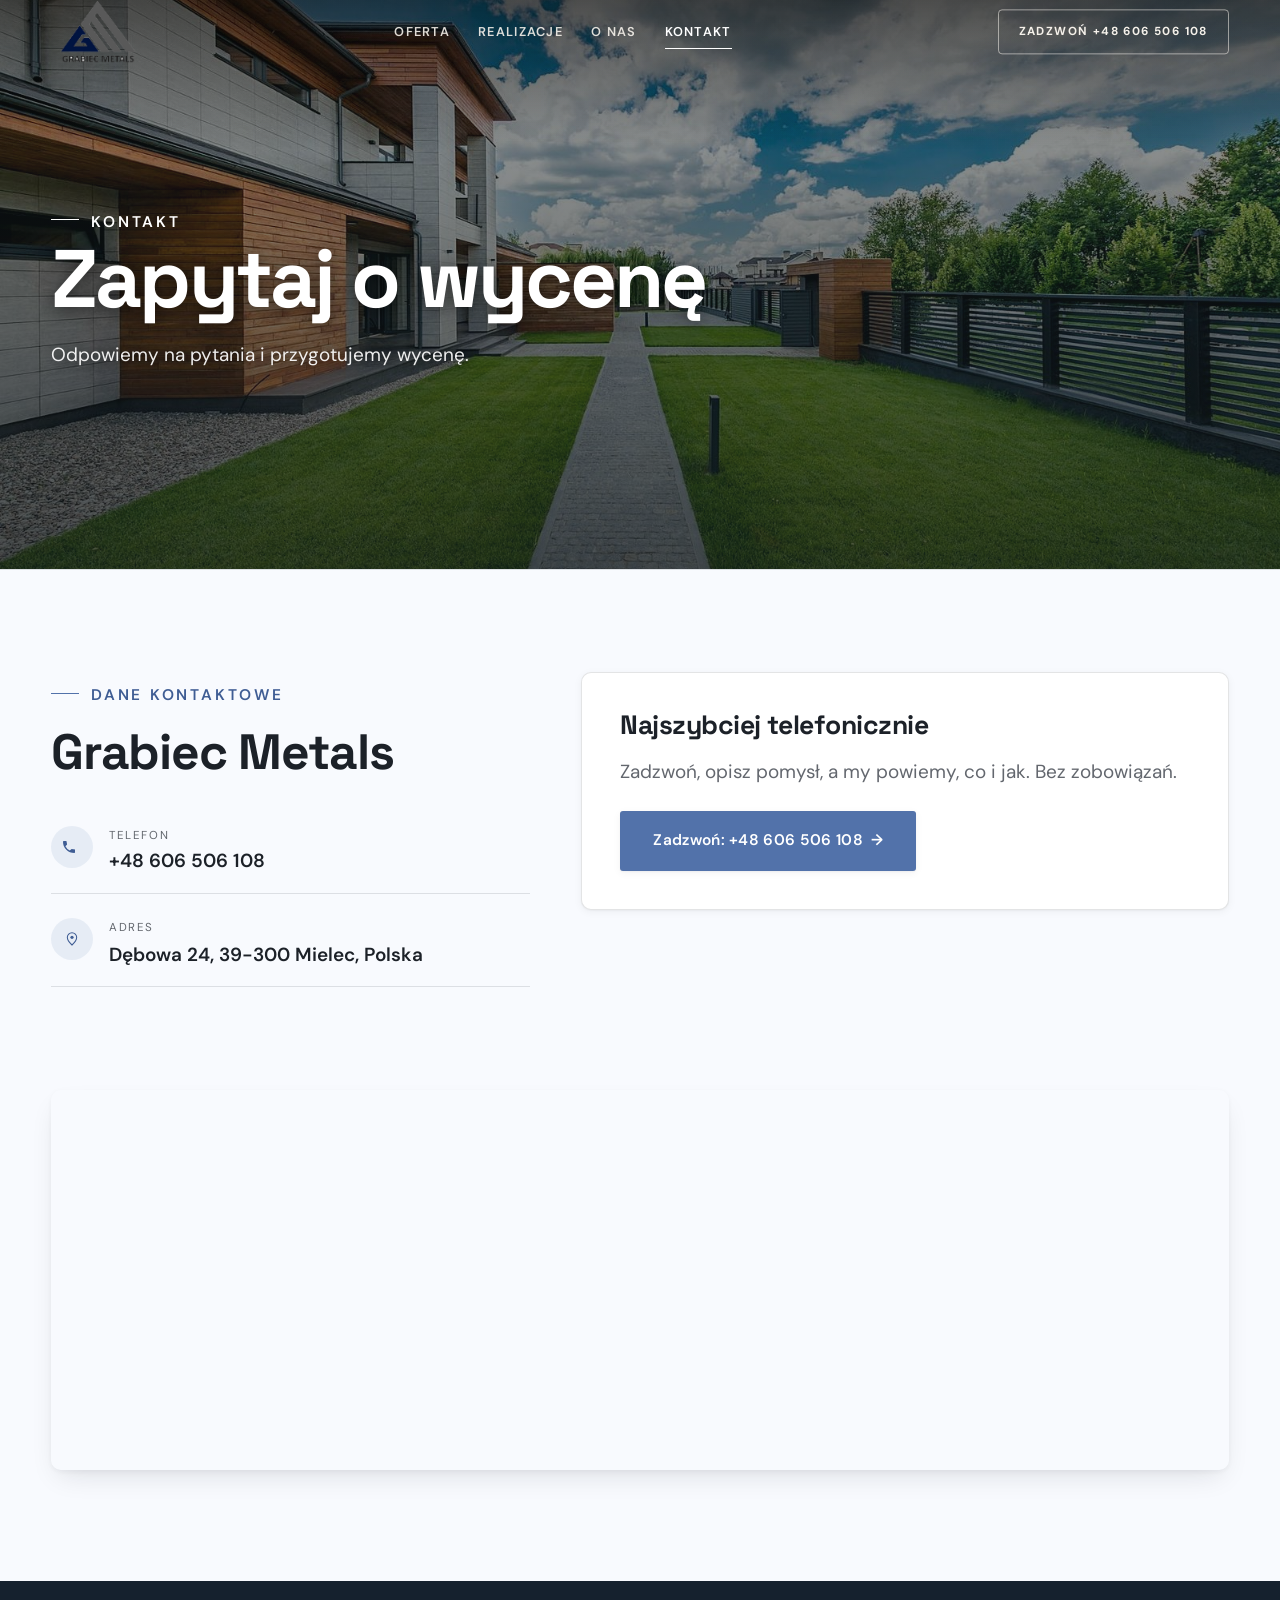
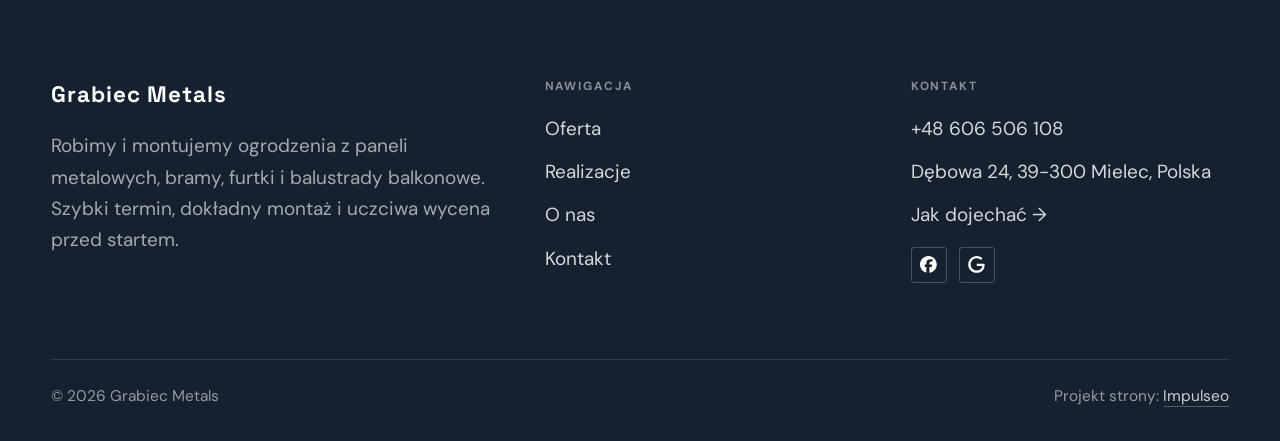
==== kontakt.html @ 1a889d34 "Strona demo: grabiec-metals" ====
<!DOCTYPE html>
<html lang="pl">
<head>
<meta charset="UTF-8">
<meta name="viewport" content="width=device-width, initial-scale=1.0">
<title>Kontakt - Grabiec Metals</title>
<meta name="description" content="Kontakt Grabiec Metals - Dębowa 24, 39-300 Mielec, Polska">
<link rel="canonical" href="https://kris20032.github.io/grabiec-metals/kontakt.html">
<meta name="robots" content="noindex, nofollow">
<meta property="og:type" content="website">
<meta property="og:locale" content="pl_PL">
<meta property="og:site_name" content="Grabiec Metals">
<meta property="og:title" content="Kontakt - Grabiec Metals">
<meta property="og:description" content="Kontakt Grabiec Metals - Dębowa 24, 39-300 Mielec, Polska">
<meta property="og:url" content="https://kris20032.github.io/grabiec-metals/kontakt.html">
<meta property="og:image" content="https://kris20032.github.io/grabiec-metals/img/og.jpg">
<meta property="og:image:width" content="1200">
<meta property="og:image:height" content="630">
<meta name="twitter:card" content="summary_large_image">
<link rel="preconnect" href="https://fonts.googleapis.com">
<link rel="preconnect" href="https://fonts.gstatic.com" crossorigin>
<link href="https://fonts.googleapis.com/css2?family=Space+Grotesk:wght@500;600;700&family=DM+Sans:opsz,wght@9..40,400;9..40,500;9..40,600&display=swap" rel="stylesheet">
<link rel="stylesheet" href="assets/styles.css?v=fae0aafb">
</head>
<body>

<header class="nav">
  <div class="wrap nav-inner">
    <a class="brand brand-has-logo" href="index.html"><img class="brand-logo" src="img/logo.png" alt="Grabiec Metals" width="757" height="564" decoding="async"></a>
    <nav class="nav-links">
      <a href="oferta.html">Oferta</a>
      <a href="realizacje.html">Realizacje</a>
      <a href="o-nas.html">O nas</a>
      <a href="kontakt.html" class="active" aria-current="page">Kontakt</a>
      <a href="tel:+48606506108" class="btn btn-accent">Zadzwoń +48 606 506 108</a>
    </nav>
    <button class="nav-toggle" aria-label="Menu"><span></span><span></span><span></span></button>
  </div>
</header>

<main>
<section class="pagehead">
  <img src="img/about.jpg" alt="Grabiec Metals - Zapytaj o wycenę" width="1600" height="1068" decoding="async">
  <div class="wrap">
    <span class="eyebrow">Kontakt</span>
    <h1>Zapytaj o wycenę</h1>
    <p>Odpowiemy na pytania i przygotujemy wycenę.</p>
  </div>
</section>
<section>
  <div class="wrap contact-grid">
    <div class="reveal">
      <span class="eyebrow">Dane kontaktowe</span>
      <h2 style="margin:var(--space-4) 0 var(--space-6)">Grabiec Metals</h2>
      <div class="info-list">
        <div class="info-row"><div class="ic"><svg class="ico-tel" width="16" height="16" viewBox="0 0 24 24" fill="none" aria-hidden="true"><path d="M6.6 10.8a15.5 15.5 0 0 0 6.6 6.6l2.2-2.2a1 1 0 0 1 1-.24 11.4 11.4 0 0 0 3.6.58 1 1 0 0 1 1 1V20a1 1 0 0 1-1 1A17 17 0 0 1 3 4a1 1 0 0 1 1-1h3.5a1 1 0 0 1 1 1c0 1.25.2 2.46.58 3.6a1 1 0 0 1-.25 1l-2.23 2.2Z" fill="currentColor"/></svg></div><div><div class="lbl">Telefon</div><a class="val" href="tel:+48606506108">+48 606 506 108</a></div></div>
        <div class="info-row"><div class="ic"><svg class="ico-pin" width="16" height="16" viewBox="0 0 24 24" fill="none" aria-hidden="true"><path d="M12 21s7-6.1 7-11.5A7 7 0 0 0 5 9.5C5 14.9 12 21 12 21Z" stroke="currentColor" stroke-width="1.6" fill="none"/><circle cx="12" cy="9.5" r="2.4" fill="currentColor"/></svg></div><div><div class="lbl">Adres</div><div class="val">Dębowa 24, 39-300 Mielec, Polska</div></div></div>
      </div>
    </div>
    <div class="reveal">
      <div class="form">
        <h3 style="margin-bottom:var(--space-4)">Najszybciej telefonicznie</h3>
        <p class="muted" style="margin-bottom:var(--space-5)">Zadzwoń, opisz pomysł, a my powiemy, co i jak. Bez zobowiązań.</p>
        <a href="tel:+48606506108" class="btn btn-accent" style="justify-content:center">Zadzwoń: +48 606 506 108 <span class="arr">→</span></a>
      </div>
    </div>
  </div>
</section>
<section style="padding-top:0">
  <div class="wrap reveal">
    <iframe class="map" title="Grabiec Metals - Mielec" src="https://maps.google.com/maps?q=50.3123709%2C21.4266067&z=15&output=embed" loading="lazy" referrerpolicy="no-referrer-when-downgrade"></iframe>
  </div>
</section>
</main>

<footer>
  <div class="wrap">
    <div class="foot-grid">
      <div class="foot-brand">
        <div class="name">Grabiec Metals</div>
        <p>Robimy i montujemy ogrodzenia z paneli metalowych, bramy, furtki i balustrady balkonowe. Szybki termin, dokładny montaż i uczciwa wycena przed startem.</p>
      </div>
      <div class="foot-col">
        <h4>Nawigacja</h4>
        <a href="oferta.html">Oferta</a>
        <a href="realizacje.html">Realizacje</a>
        <a href="o-nas.html">O nas</a>
        <a href="kontakt.html">Kontakt</a>
      </div>
      <div class="foot-col">
        <h4>Kontakt</h4>
        <a href="tel:+48606506108">+48 606 506 108</a>
        <p>Dębowa 24, 39-300 Mielec, Polska</p>
        <a href="https://maps.google.com/?cid=9754666785261133392&g_mp=Cidnb29nbGUubWFwcy5wbGFjZXMudjEuUGxhY2VzLlNlYXJjaFRleHQQAhgEIAA" target="_blank" rel="noopener">Jak dojechać →</a>
      <div class="foot-soc">
        <a class="soc" href="https://www.facebook.com/p/Grabiec-Metals-100063551228161/?locale=pl_PL" target="_blank" rel="noopener" aria-label="Facebook - Grabiec Metals"><svg viewBox="0 0 24 24" aria-hidden="true" focusable="false"><path d="M9.101 23.691v-7.98H6.627v-3.667h2.474v-1.58c0-4.085 1.848-5.978 5.858-5.978.401 0 .955.042 1.468.103a8.68 8.68 0 0 1 1.141.195v3.325a8.623 8.623 0 0 0-.653-.036 26.805 26.805 0 0 0-.733-.009c-.707 0-1.259.096-1.675.309a1.686 1.686 0 0 0-.679.622c-.258.42-.374.995-.374 1.752v1.297h3.919l-.386 2.103-.287 1.564h-3.246v8.245C19.396 23.238 24 18.179 24 12.044c0-6.627-5.373-12-12-12s-12 5.373-12 12c0 5.628 3.874 10.35 9.101 11.647Z" fill="currentColor"/></svg></a>
        <a class="soc" href="https://maps.google.com/?cid=9754666785261133392&g_mp=Cidnb29nbGUubWFwcy5wbGFjZXMudjEuUGxhY2VzLlNlYXJjaFRleHQQAhgEIAA" target="_blank" rel="noopener" aria-label="Google - Grabiec Metals"><svg viewBox="0 0 24 24" aria-hidden="true" focusable="false"><path d="M12.48 10.92v3.28h7.84c-.24 1.84-.853 3.187-1.787 4.133-1.147 1.147-2.933 2.4-6.053 2.4-4.827 0-8.6-3.893-8.6-8.72s3.773-8.72 8.6-8.72c2.6 0 4.507 1.027 5.907 2.347l2.307-2.307C18.747 1.44 16.133 0 12.48 0 5.867 0 .307 5.387.307 12s5.56 12 12.173 12c3.573 0 6.267-1.173 8.373-3.36 2.16-2.16 2.84-5.213 2.84-7.667 0-.76-.053-1.467-.173-2.053H12.48z" fill="currentColor"/></svg></a>
      </div>
      </div>
    </div>
    <div class="foot-bot">
      <span>© 2026 Grabiec Metals</span>
      <span>Projekt strony: <a class="foot-credit" href="https://impulseo.pl" target="_blank" rel="noopener">Impulseo</a></span>
    </div>
  </div>
</footer>
<div class="sticky-call"><a class="sc-call" href="tel:+48606506108"><svg class="ico-tel" width="16" height="16" viewBox="0 0 24 24" fill="none" aria-hidden="true"><path d="M6.6 10.8a15.5 15.5 0 0 0 6.6 6.6l2.2-2.2a1 1 0 0 1 1-.24 11.4 11.4 0 0 0 3.6.58 1 1 0 0 1 1 1V20a1 1 0 0 1-1 1A17 17 0 0 1 3 4a1 1 0 0 1 1-1h3.5a1 1 0 0 1 1 1c0 1.25.2 2.46.58 3.6a1 1 0 0 1-.25 1l-2.23 2.2Z" fill="currentColor"/></svg> Zadzwoń</a><a class="sc-quote" href="kontakt.html">Zadzwoń teraz</a></div>
<div class="demo-wazne" data-do="2026-10-26" data-cykl="3" hidden><svg class="dw-ico" width="13" height="13" viewBox="0 0 24 24" fill="none" aria-hidden="true"><circle cx="12" cy="12" r="8.6" stroke="currentColor" stroke-width="1.8"/><path d="M12 7.2V12l3.3 2" stroke="currentColor" stroke-width="1.8" stroke-linecap="round"/></svg><span class="dw-txt"></span></div>

<script src="assets/main.js"></script>
</body>
</html>
---- assets/styles.css ----
/* ============================================================
   STOLBASZ — premium, architektoniczny B2B fit-out
   Jasna paleta, zero brązu. System wg premium-web-craft.
   Projekt strony: Impulseo (impulseo.pl)
   ============================================================ */

:root{
  /* PALETA — jasna, architektoniczna, chłodna */
  --paper:#F4F6F8;          /* główne tło */
  --paper-2:#E7EBEF;        /* sekcje alternatywne (chłodny jasny szary) */
  --paper-3:#E7EBEF;        /* delikatne wypełnienia */
  --ink:#15212E;            /* tekst główny — chłodny grafit */
  --ink-soft:#243443;       /* nagłówki drugorzędne */
  --muted:#6B7785;          /* tekst poboczny */
  --line:rgba(21,33,46,.12);/* hairline */
  --accent:#E8A317;         /* stonowany petrol-slate — jedyny akcent */
  --accent-d:#C9870C;
  --accent-soft:rgba(232,163,23,.10);
  --dark:#15212E;           /* sekcje ciemne (stopka/CTA) */

  /* HOVER ZDJĘĆ — JEDEN standard dla całego silnika (decyzja K. 04.08.2026, artefakt z wariantami).
     AKTUALNE (K.+Szymon 09.08.2026, wybór z artefaktu 6 wariantów): zoom 1.05 przy 1.4s -
     przy tak długim czasie mocniejszy kadr NIE skacze, tylko „oddycha". Poprzedni standard
     (1.02 / .55s z 04.08) odbierany jako dynamiczny i szybki.
     Spoczynek lekko przygaszony, ale TYLKO tam, gdzie jest mysz (@media hover:hover) —
     na telefonie zdjęcia zostają w pełnej jasności. */
  --img-zoom:1.05;                   /* K.+Szymon 09.08: wariant F z artefaktu porównawczego */
  --img-rest:brightness(.95) saturate(.99);
  --img-hot:brightness(1.06) saturate(1.05);
  --img-dur:1.4s;                    /* K.+Szymon 09.08 (wariant F): powoli = elegancko */
  --img-ease:cubic-bezier(.16,.84,.44,1);  /* miękki ogon, efekt „oddychania" */

  /* ODSTĘPY — skala 4/8 */
  --space-1:4px; --space-2:8px; --space-3:12px; --space-4:16px; --space-5:24px;
  --space-6:32px; --space-7:48px; --space-8:64px; --space-9:96px; --space-10:128px;

  /* TYPOGRAFIA — fluid clamp() (skala podbita 16.07.2026: większe, czytelniejsze litery — uwaga Adama) */
  --text-sm:clamp(.9rem,.87rem + .12vw,1rem);
  --text-base:clamp(1.08rem,1.04rem + .18vw,1.2rem);
  --text-lg:clamp(1.24rem,1.15rem + .34vw,1.44rem);
  --text-h3:clamp(1.34rem,1.22rem + .55vw,1.66rem);
  --text-h2:clamp(2.1rem,1.66rem + 2.1vw,3.1rem);
  --text-h1:clamp(2.9rem,2.1rem + 4vw,5.1rem);

  /* PROMIENIE — architektoniczne, raczej ostre */
  --r-sm:3px; --r-md:6px; --r-lg:10px;

  /* RUCH */
  --ease:cubic-bezier(.25,.46,.45,.94); --dur:.24s;

  /* CIENIE — miękkie, warstwowe */
  --sh-sm:0 1px 2px rgba(16,24,32,.04), 0 2px 8px rgba(16,24,32,.05);
  --sh-md:0 2px 6px rgba(16,24,32,.05), 0 12px 28px -8px rgba(16,24,32,.12);
  --sh-lg:0 6px 14px rgba(16,24,32,.07), 0 26px 56px -18px rgba(16,24,32,.22);

  --hairline:1px solid var(--line);

  --font-display:'Space Grotesk','Inter',sans-serif;
  --font-body:'DM Sans','Inter',sans-serif;
}

*{box-sizing:border-box;margin:0;padding:0}
html{scroll-behavior:smooth}
body{
  font-family:var(--font-body);
  font-size:var(--text-base);
  line-height:1.65;
  color:var(--ink);
  background:var(--paper);
  -webkit-font-smoothing:antialiased;
  text-rendering:optimizeLegibility;
}
img{max-width:100%;height:auto;display:block}  /* height:auto = width/height z atrybutów trzyma proporcje (TOP#12) */
a{color:inherit;text-decoration:none}

.wrap{width:min(92%,1180px);margin-inline:auto}
section{padding-block:clamp(52px,6.5vw,96px)}

h1,h2,h3{font-family:var(--font-display);font-weight:700;line-height:1.08;letter-spacing:-.02em;color:var(--ink)}
h1{font-size:var(--text-h1);letter-spacing:-.035em}
h2{font-size:var(--text-h2);letter-spacing:-.025em}
h3{font-size:var(--text-h3)}
/* MIARA — długość wiersza. WCAG 2.2 SC 1.4.8: max 80 znaków; Butterick: 45–90.
   68ch daje realnie 72–78 znaków polskiego tekstu, czyli z zapasem pod granicą.
   Wcześniej limit miał TYLKO <p> — <li>, <blockquote> i <dd> nie miały żadnego,
   i to jedyny powód, dla którego 23 bloki na dwóch oddanych stronach jadą po
   83–106 znaków w wierszu (pomiar 07.08.2026, bramka `miara`).
   ⚠️ Listy i definicje ograniczamy TYLKO bez klasy: `ul`/`ol` z klasą to u nas
   układ (siatki kafli, menu), a nie tekst ciągły — tam miarę wyznacza układ. */
/* 60ch, nie 68ch (K. 10.08): po zmianie fontów na węższe kroje (DM Sans i spółka)
   w 68ch mieściło się ~90 znaków - bramka pikselowa słusznie zgłaszała przekroczenie
   granicy 80. Pomiar na żywej przeglądarce: 60ch = 90 znaków, 53ch = ~78 znaków, czyli normę WCAG 1.4.8. */
:root{ --miara:53ch }
p{max-width:min(100%,var(--miara))}
blockquote,
ul:not([class])>li, ol:not([class])>li,
dl:not([class])>dd{max-width:min(100%,var(--miara))}

/* ⚠️ Świadomie BEZ wyjątku `.tile p,.card p,.svc p{max-width:none}`, choć nasuwa się sam:
   te akapity BYŁY już ograniczone (stare `p{max-width:65ch}`), więc „wyjątek" nie odblokowałby
   niczego nowego — tylko ROZLUŹNIŁ stan sprzed zmiany na wszystkich demach naraz.
   `figcaption` żadna z reguł wyżej nie dotyczy, więc też nie potrzebuje zwolnienia. */

/* ŁAMANIE. `balance` wyrównuje długości wierszy w nagłówku, `pretty` pilnuje ostatniego
   wiersza akapitu, żeby nie został w nim jeden wyraz. Obsługiwane od Chrome 117 /
   Safari 17.5; starsze przeglądarki po prostu ignorują tę własność.
   `text-wrap:pretty` nie występowało dotąd ANI RAZ w silniku ani w repo klientów. */
h1,h2,h3,.lead,.lede{text-wrap:balance}
p,li,blockquote,dd{text-wrap:pretty}

.eyebrow{
  font-family:var(--font-body);
  font-size:var(--text-sm);
  font-weight:600;
  letter-spacing:.18em;
  text-transform:uppercase;
  color:var(--accent);
  display:inline-flex;align-items:center;gap:var(--space-3);
}
/* flex:none + margin-top = kreska trzyma się PIERWSZEJ linii. Wcześniej align-items:center
   centrowało ją względem całego bloku i przy zawinięciu (długi kicker typu
   „…WNĘTRZ · LESZNO · OD 2019") druga linia lądowała z brzydkim wcięciem. */
.eyebrow{align-items:flex-start}
.eyebrow>*,.eyebrow{text-wrap:balance}   /* dlugi kicker lamal sie na sierote typu samo „2019" w drugiej linii */
.eyebrow::before{content:"";width:28px;height:1px;background:var(--accent);display:inline-block;flex:none;margin-top:.62em}

.muted{color:var(--muted)}
.lead{font-size:var(--text-lg);line-height:1.55;color:var(--ink-soft);max-width:50ch}

/* ---------- BUTTONS ---------- */
.btn{
  display:inline-flex;align-items:center;gap:var(--space-2);
  font-weight:600;font-size:var(--text-sm);letter-spacing:.02em;
  padding:var(--space-4) var(--space-6);
  border-radius:var(--r-sm);
  transition:transform var(--dur) var(--ease),box-shadow var(--dur) var(--ease),background var(--dur) var(--ease);
  cursor:pointer;border:1px solid transparent;
}
.btn-accent{background:var(--accent);color:#fff;box-shadow:var(--sh-sm)}
.btn-accent:hover{background:var(--accent-d);transform:translateY(-2px);box-shadow:var(--sh-md)}
.btn-accent:active{transform:translateY(0);box-shadow:var(--sh-sm)}
.btn-ghost{background:transparent;color:var(--ink);border-color:var(--line)}
.btn-ghost:hover{border-color:var(--accent);color:var(--accent);transform:translateY(-2px)}
.btn-light{background:#fff;color:var(--ink);box-shadow:var(--sh-sm)}
.btn-light:hover{transform:translateY(-2px);box-shadow:var(--sh-md)}
.btn .arr{transition:transform var(--dur) var(--ease)}
.btn:hover .arr{transform:translateX(4px)}

/* ---------- NAV ---------- */
.nav{
  position:sticky;top:0;z-index:50;
  background:color-mix(in srgb,var(--paper) 88%,transparent);
  backdrop-filter:saturate(140%) blur(10px);
  border-bottom:var(--hairline);
}
.nav-inner{display:flex;align-items:center;justify-content:space-between;gap:var(--space-5);height:72px}
/* ANTY-NACHODZENIE (K. 05.08.2026): długa nazwa firmy + przycisk z pełnym numerem nie mieściły się w pasku
   i flex ściskał linki PONIŻEJ ich treści - "Kontakt" wchodził na ramkę "Zadzwoń +48 ...". Teraz ustępuje
   nazwa marki (skrót wielokropkiem), a menu i przycisk nigdy się nie kurczą ani nie zachodzą na siebie. */
.brand{display:flex;flex-direction:column;line-height:1;min-width:0;flex:0 1 auto}
.brand .name{font-family:var(--font-display);font-weight:800;font-size:1.35rem;letter-spacing:.04em;white-space:nowrap;overflow:hidden;text-overflow:ellipsis}
.brand .sub{font-size:.62rem;letter-spacing:.34em;text-transform:uppercase;color:var(--muted);margin-top:5px;white-space:nowrap;overflow:hidden;text-overflow:ellipsis}
.nav-links{display:flex;align-items:center;gap:var(--space-6);flex:0 0 auto}
.nav-links a{font-size:var(--text-sm);font-weight:500;color:var(--ink-soft);position:relative;padding-block:4px;white-space:nowrap;transition:color var(--dur) var(--ease)}
.nav-links a::after{content:"";position:absolute;left:0;bottom:0;width:0;height:1.5px;background:var(--accent);transition:width var(--dur) var(--ease)}
.nav-links a:hover,.nav-links a.active{color:var(--ink)}
.nav-links a:hover::after,.nav-links a.active::after{width:100%}
.nav-links .btn{padding:var(--space-2) var(--space-5)}
/* przyciski w nav: właściwy kolor (przebij .nav-links a) + bez podkreślenia */
.nav-links a.btn-accent{color:#fff}
.nav-links a.btn-ghost,.nav-links a.btn-light{color:var(--ink)}
/* CTA w pasku: NIE podkreślenie spod linków menu, ale ten sam przelatujący błysk,
   co na wszystkich innych przyciskach (zgłoszenie K. 13.08.2026 - „na hero jest efekt
   światła przechodzącego przez przycisk, na navbarze go nie ma, a mają być identyczne").
   Reguła `.nav-links a::after` jest silniejsza od `.btn::after`, więc trzeba jej
   geometrię wyzerować i wpisać połysk z nazwy - samo `display:none` gasiło efekt. */
.nav-links a.btn::after{
  display:block;content:"";position:absolute;inset:0;z-index:-1;pointer-events:none;
  width:auto;height:auto;border-radius:inherit;   /* kasuje geometrię podkreślenia (width:0;height:1.5px) */
  background:linear-gradient(100deg,transparent 32%,rgba(255,255,255,.20) 50%,transparent 68%);
  translate:-120% 0}
@media (prefers-reduced-motion:no-preference){
  .nav-links a.btn:hover::after{translate:120% 0;transition:translate .75s var(--mt-ease,cubic-bezier(.16,.84,.44,1))}
}
.nav-toggle{display:none;background:none;border:none;cursor:pointer;flex-direction:column;gap:5px;padding:8px}
.nav-toggle span{width:24px;height:2px;background:var(--ink);transition:var(--dur)}
/* Ciasny zakres MIĘDZY menu mobilnym a pełnym pulpitem: zbijamy odstępy i nazwę marki,
   żeby wszystko zmieściło się naturalnie, zanim w ogóle dojdzie do skracania wielokropkiem. */
@media(max-width:1280px) and (min-width:921px){
  .nav-links{gap:var(--space-4)}
  .nav-links .btn{padding:var(--space-2) var(--space-4)}
  .brand .name{font-size:1.15rem}
}

/* ---------- HERO (split) ---------- */
.hero{position:relative;overflow:hidden;border-bottom:var(--hairline)}
.hero-grid{display:grid;grid-template-columns:1.05fr .95fr;gap:clamp(24px,4vw,60px);align-items:center;
  padding-block:clamp(36px,4.5vw,64px)}
.hero-copy .eyebrow{margin-bottom:var(--space-5)}
.hero-copy h1{margin-bottom:var(--space-5)}
.hero-copy .lead{margin-bottom:var(--space-7)}
.hero-actions{display:flex;flex-wrap:wrap;gap:var(--space-4)}
.hero-art{position:relative;aspect-ratio:4/3;border-radius:var(--r-lg);overflow:hidden;box-shadow:var(--sh-lg)}
.hero-art img{width:100%;height:100%;object-fit:cover}
.hero-art::after{content:"";position:absolute;inset:0;background:linear-gradient(180deg,transparent 55%,rgba(18,24,28,.28))}
.hero-badge{position:absolute;left:var(--space-5);bottom:var(--space-5);z-index:2;
  background:rgba(252,252,251,.94);backdrop-filter:blur(4px);
  border-radius:var(--r-md);padding:var(--space-4) var(--space-5);box-shadow:var(--sh-md);max-width:78%}
.hero-badge strong{display:block;font-family:var(--font-display);font-size:1rem;letter-spacing:-.01em}
.hero-badge span{font-size:var(--text-sm);color:var(--muted)}

/* ---------- HERO duży / kinowy (strona główna) ---------- */
.hero-cine{position:relative;min-height:clamp(560px,82vh,840px);min-height:clamp(560px,82svh,840px);display:flex;align-items:center;overflow:hidden;border-bottom:var(--hairline)}
.hero-cine>img{position:absolute;inset:0;width:100%;height:100%;object-fit:cover;z-index:0}
.hero-cine::after{content:"";position:absolute;inset:0;z-index:1;
  background:linear-gradient(95deg,rgba(13,18,23,.86) 0%,rgba(13,18,23,.64) 32%,rgba(13,18,23,.24) 62%,rgba(13,18,23,.04) 100%)}
.hero-cine .wrap{position:relative;z-index:2;padding-block:var(--space-8)}
.hero-cine .hero-copy{max-width:660px}
.hero-cine .eyebrow{color:#fff;margin-bottom:var(--space-5)}
.hero-cine .eyebrow::before{background:#fff}
.hero-cine h1{color:#fff;margin-bottom:var(--space-5);font-size:clamp(2.9rem,2rem + 4.4vw,5.2rem);text-wrap:balance}
.hero-cine .lead{color:rgba(255,255,255,.92);max-width:48ch;margin-bottom:var(--space-7)}
.hero-cine .hero-actions{display:flex;flex-wrap:wrap;gap:var(--space-4)}
/* NISKIE OKNO (laptop z dokiem i paskami przeglądarki ma ~700-780 px wysokości widoku):
   H1 do 5.2rem + długi lead nie mieściły się i przyciski wypadały POD krawędź ekranu -
   klient widział stronę bez ani jednego CTA. Skalujemy w dół, zamiast przycinać treść. */
@media(min-width:821px) and (max-height:820px){
  .hero-cine{min-height:clamp(520px,94svh,780px)}
  .hero-cine .wrap{padding-block:var(--space-6)}
  .hero-cine h1{font-size:clamp(2.2rem,1.5rem + 2.6vw,3.6rem);margin-bottom:var(--space-4)}
  .hero-cine .eyebrow{margin-bottom:var(--space-4)}
  .hero-cine .lead{margin-bottom:var(--space-5);max-width:44ch}
}
@media(max-width:680px){
  .hero-cine{min-height:clamp(520px,76vh,640px);min-height:clamp(520px,76svh,640px);align-items:flex-end}
  .hero-cine::after{background:linear-gradient(0deg,rgba(13,18,23,.9) 6%,rgba(13,18,23,.45) 55%,rgba(13,18,23,.25) 100%)}
  .hero-cine .wrap{padding-bottom:var(--space-9)}
  /* TELEFON (~90% oglądających): lead potrafił zająć 8 linii i zepchnąć CTA poza pierwszy ekran.
     Zwężamy interlinię i skalę - treści nie ucinamy, bo to ona sprzedaje. */
  .hero-cine .lead{font-size:.98rem;line-height:1.5;margin-bottom:var(--space-5)}
  .hero-cine .eyebrow{font-size:.72rem;letter-spacing:.13em;margin-bottom:var(--space-4)}
  .hero-cine .eyebrow::before{width:20px}
  .hero-cine h1{margin-bottom:var(--space-4)}
}

/* full-bleed hero variant (podstrony) */
.pagehead{position:relative;min-height:46vh;min-height:46svh;display:flex;align-items:flex-end;overflow:hidden;border-bottom:var(--hairline)}
.pagehead img{position:absolute;inset:0;width:100%;height:100%;object-fit:cover}
/* 10.08.2026 (decyzja K.): mocniejsze przyciemnienie + cień pod tekstem. Bramka mierzyła na
   nagłówkach podstron 3,38-3,43:1 przy wymaganych 4,5 — jasne zdjęcie (hala, śnieg, niebo)
   podchodziło pod biały tekst. Zdjęcia klientów są różne, więc kontrast musi dawać WARSTWA,
   a nie szczęśliwy dobór kadru. */
.pagehead::after{content:"";position:absolute;inset:0;background:linear-gradient(180deg,rgba(18,24,28,.40),rgba(18,24,28,.76))}
.pagehead .wrap{position:relative;z-index:2;padding-block:var(--space-9);color:#fff}
.pagehead h1{color:#fff;max-width:18ch;text-shadow:0 2px 16px rgba(0,0,0,.55)}
.pagehead .eyebrow{color:#fff}
.pagehead .eyebrow::before{background:#fff}
.pagehead p{color:rgba(255,255,255,.92);margin-top:var(--space-4);max-width:54ch;text-shadow:0 1px 12px rgba(0,0,0,.5)}

/* ---------- STRIP (pasek skrótów / liczby) ---------- */
.strip{background:var(--dark);color:#fff}
/* PASEK HASEŁ — standard 04.08.2026 (decyzja K.): 5 haseł w JEDNYM rzędzie, tekst WYŚRODKOWANY,
   węższe marginesy boczne niż reszta strony (pasek ma iść szerzej), równe wysokości kolumn. */
.strip .wrap{width:min(96%,1440px);display:grid;grid-template-columns:repeat(5,1fr);
  gap:var(--space-5);padding-block:var(--space-7);align-items:stretch}
.strip .item .k{font-family:var(--font-display);font-size:clamp(1.05rem,.82rem + .85vw,1.55rem);
  font-weight:800;letter-spacing:-.02em;color:#fff;line-height:1.18;text-wrap:balance}
.strip .item .v{font-size:var(--text-sm);color:rgba(255,255,255,.66);margin-top:var(--space-2);line-height:1.4}
.strip .item{border-left:2px solid var(--accent);padding-inline:var(--space-4);
  text-align:center;display:flex;flex-direction:column;justify-content:center}
/* liczba kolumn = liczba haseł, żeby ostatnie nie zostawało samo w drugim rzędzie.
   Klasę n-N nadaje multipage.py; domyślnie (bez klasy) pasek jest 5-kolumnowy. */
.strip.n-2 .wrap{grid-template-columns:repeat(2,1fr)}
.strip.n-3 .wrap{grid-template-columns:repeat(3,1fr)}
.strip.n-4 .wrap{grid-template-columns:repeat(4,1fr);gap:var(--space-6)}
.strip.n-4 .item .k{font-size:clamp(1.3rem,1rem + 1.1vw,2rem)}
.strip.n-6 .wrap{grid-template-columns:repeat(6,1fr);gap:var(--space-4)}
.strip.n-6 .item .k{font-size:clamp(.98rem,.8rem + .7vw,1.35rem)}
/* równe łamanie: zamiast "długa linia + jedno słowo" obie linie zbliżonej długości */
.strip .item .k{text-wrap:balance}

/* ---------- SECTION HEAD ---------- */
.head{max-width:48rem;margin-bottom:var(--space-8)}
.head.center{margin-inline:auto;text-align:center}
.head .eyebrow{margin-bottom:var(--space-4)}
.head h2{margin-bottom:var(--space-4)}
.head p{color:var(--muted);font-size:var(--text-lg);line-height:1.55}
.head.center p{margin-inline:auto}

/* ---------- INTRO SPLIT ---------- */
.split{display:grid;grid-template-columns:.92fr 1.08fr;gap:clamp(28px,5vw,80px);align-items:center}
.split.rev{grid-template-columns:1.08fr .92fr}
.split.rev .split-art{order:-1}
.split-art{position:relative;aspect-ratio:5/4;border-radius:var(--r-lg);overflow:hidden;box-shadow:var(--sh-lg)}
.split-art img{width:100%;height:100%;object-fit:cover}
.split-copy h2{margin-bottom:var(--space-5)}
.split-copy p+p{margin-top:var(--space-4)}
.split-copy .btn{margin-top:var(--space-6)}

/* ---------- SERVICES (zakres) ---------- */
.svc-grid{display:grid;grid-template-columns:repeat(auto-fit,minmax(280px,1fr));gap:var(--space-5)}
.svc{background:#fff;border:var(--hairline);border-radius:var(--r-md);padding:var(--space-7) var(--space-6);
  transition:transform var(--dur) var(--ease),box-shadow var(--dur) var(--ease),border-color var(--dur) var(--ease);
  position:relative;overflow:hidden}
.svc::before{content:"";position:absolute;left:0;top:0;width:3px;height:0;background:var(--accent);transition:height var(--dur) var(--ease)}
.svc:hover{transform:translateY(-4px);box-shadow:var(--sh-md);border-color:transparent}
.svc:hover::before{height:100%}
.svc .ic{font-family:var(--font-display);font-size:.8rem;font-weight:700;letter-spacing:.12em;color:var(--accent);margin-bottom:var(--space-4)}
.svc h3{margin-bottom:var(--space-3);font-size:1.22rem}
.svc p{color:var(--muted);font-size:var(--text-base);line-height:1.6}

/* big detailed service rows */
.svc-row{display:grid;grid-template-columns:.8fr 1.2fr;gap:clamp(20px,4vw,60px);align-items:center;padding-block:var(--space-8)}
.svc-row+.svc-row{border-top:var(--hairline)}
.svc-row.rev{grid-template-columns:1.2fr .8fr}
/* Naprzemienny układ wierszy oferty: co drugi wiersz ma zdjęcie po PRAWEJ.
   Było `order:-1` — martwy kod, bo zdjęcie i tak jest pierwszym dzieckiem w HTML,
   więc wszystkie wiersze wyglądały identycznie (zdjęcie zawsze z lewej), a `rev`
   zmieniało tylko szerokość kolumn. Znalezione 29.07.2026 przy różnicowaniu kierunków
   animacji (pomiar pozycji: art.mid 390/502 przy row.mid 756 — zawsze lewa strona). */
.svc-row.rev .svc-row-art{order:2}
.svc-row-art{aspect-ratio:4/3;border-radius:var(--r-md);overflow:hidden;box-shadow:var(--sh-md)}
.svc-row-art img{width:100%;height:100%;object-fit:cover}
.svc-row h3{font-size:1.5rem;margin-bottom:var(--space-4)}
.svc-row .num{font-family:var(--font-display);font-size:.85rem;font-weight:700;letter-spacing:.14em;color:var(--accent);display:block;margin-bottom:var(--space-3)}
.svc-row ul{list-style:none;margin-top:var(--space-4);display:flex;flex-direction:column;gap:var(--space-2)}
.svc-row li{position:relative;padding-left:var(--space-5);color:var(--muted);font-size:var(--text-base)}
.svc-row li::before{content:"";position:absolute;left:0;top:.62em;width:8px;height:1px;background:var(--accent)}

/* ---------- GALLERY (realizacje) ---------- */
.gallery{display:grid;grid-template-columns:repeat(12,1fr);gap:var(--space-4);grid-auto-rows:200px}
/* GALERIA MASONRY — pionowe zdjęcia (portrety beauty/wellness) bez przycinania: kolumny, height auto */
.gallery-masonry{column-count:3;column-gap:var(--space-4)}
@media(max-width:900px){.gallery-masonry{column-count:2}}
@media(max-width:560px){.gallery-masonry{column-count:1}}
.gallery-masonry .m-tile{break-inside:avoid;margin:0 0 var(--space-4);padding:0;position:relative;overflow:hidden;border-radius:var(--r-md);border:1px solid var(--line)}
.gallery-masonry .m-tile img{width:100%;height:auto;display:block}
.gallery-masonry .m-tile .cap{position:absolute;left:0;right:0;bottom:0;padding:var(--space-4);color:#fff;background:linear-gradient(0deg,rgba(0,0,0,.55),transparent);font-size:var(--text-sm)}
.gallery-masonry .m-tile .cap small{display:block;font-weight:400;opacity:.78;letter-spacing:.04em;text-transform:uppercase;font-size:.66rem;margin-top:3px}
.tile{position:relative;overflow:hidden;border-radius:var(--r-md);box-shadow:var(--sh-sm);
  transition:transform var(--dur) var(--ease),box-shadow var(--dur) var(--ease)}
.tile img{width:100%;height:100%;object-fit:cover;
  transition:transform var(--img-dur) var(--img-ease),filter var(--img-dur) var(--img-ease)}
.tile:hover{box-shadow:var(--sh-md)}
.tile .cap{position:absolute;left:0;right:0;bottom:0;padding:var(--space-5) var(--space-4) var(--space-4);
  /* mocniejszy spad + cien pod tekstem: na JASNYCH zdjeciach klienta (biale fronty, sciany)
     slaby gradient dawal kontrast ~1.5:1 zamiast wymaganych 3.6:1 (bramka wygladu, 10.08.2026) */
  background:linear-gradient(transparent 10%,rgba(18,24,28,.55) 40%,rgba(18,24,28,.88) 68%,rgba(18,24,28,.99));color:#fff;
  text-shadow:0 1px 2px rgba(0,0,0,.85),0 2px 10px rgba(0,0,0,.55);
  font-size:var(--text-sm);font-weight:600;letter-spacing:.01em;
  opacity:0;transform:translateY(8px);transition:var(--dur) var(--ease)}
.tile:hover .cap{opacity:1;transform:translateY(0)}
.tile .cap small{display:block;font-weight:400;opacity:.78;letter-spacing:.04em;text-transform:uppercase;font-size:.66rem;margin-top:3px}
/* bento spans */
.t-wide{grid-column:span 6}
.t-tall{grid-column:span 6;grid-row:span 2}
.t-std{grid-column:span 6}
.t-third{grid-column:span 4}
.t-two3{grid-column:span 8}

/* ---------- TRUST / WIARYGODNOŚĆ ---------- */
.trust{background:var(--paper-2)}
.trust-grid{display:grid;grid-template-columns:repeat(auto-fit,minmax(240px,1fr));gap:var(--space-5);margin-top:var(--space-7)}
.trust-card{background:#fff;border-radius:var(--r-md);padding:var(--space-7) var(--space-6);box-shadow:var(--sh-sm);border-top:3px solid var(--accent)}
.trust-card .big{font-family:var(--font-display);font-size:clamp(1.8rem,1.3rem + 1.6vw,2.6rem);font-weight:800;letter-spacing:-.02em;color:var(--ink);line-height:1}
.trust-card h3{font-size:1.12rem;margin:var(--space-3) 0 var(--space-2)}
.trust-card p{color:var(--muted);font-size:var(--text-base);line-height:1.55}

/* ---------- CTA band ---------- */
.cta{background:var(--dark);color:#fff;position:relative;overflow:hidden}
/* telefon w CTA: na ciemnym tle biały (domyślnie), rodziny z JASNYM tłem CTA
   nadpisują to u siebie - wcześniej kolor siedział w stylu inline i wygrywał z rodziną. */
.cta .btn-ghost-cta{color:#fff;border-color:rgba(255,255,255,.3)}
.cta .wrap{display:grid;grid-template-columns:1.4fr .6fr;gap:var(--space-7);align-items:center;position:relative;z-index:2}
.cta h2{color:#fff;max-width:20ch}
.cta p{color:rgba(255,255,255,.74);margin-top:var(--space-4)}
.cta-actions{display:flex;flex-direction:column;gap:var(--space-3);align-items:flex-start}
.cta::before{content:"";position:absolute;right:-80px;top:-80px;width:360px;height:360px;border-radius:50%;
  background:radial-gradient(circle,var(--accent-soft),transparent 70%)}

/* ---------- CONTACT ---------- */
.contact-grid{display:grid;grid-template-columns:.85fr 1.15fr;gap:clamp(28px,4vw,56px);align-items:start}
.info-list{display:flex;flex-direction:column;gap:var(--space-2)}
.info-row{display:flex;gap:var(--space-4);align-items:flex-start;padding-block:var(--space-4);border-bottom:var(--hairline)}
.info-row .ic{flex:none;width:42px;height:42px;display:grid;place-items:center;border-radius:50%;
  background:var(--accent-soft);color:var(--accent);font-size:1.05rem}
.info-row .lbl{font-size:.72rem;letter-spacing:.14em;text-transform:uppercase;color:var(--muted)}
.info-row .val{font-weight:600;font-size:var(--text-base);margin-top:2px}
.info-row a.val:hover{color:var(--accent)}
.map{border:none;border-radius:var(--r-lg);box-shadow:var(--sh-md);width:100%;height:100%;min-height:380px;filter:grayscale(.2) contrast(1.02)}
.form{background:#fff;border:var(--hairline);border-radius:var(--r-lg);padding:clamp(24px,3vw,40px);box-shadow:var(--sh-sm)}
.form .fld{margin-bottom:var(--space-5)}
.form label{display:block;font-size:var(--text-sm);font-weight:600;margin-bottom:var(--space-2)}
.form input,.form textarea{width:100%;font-family:inherit;font-size:var(--text-base);color:var(--ink);
  padding:var(--space-4);border:var(--hairline);border-radius:var(--r-sm);background:var(--paper);transition:border-color var(--dur)}
.form input:focus,.form textarea:focus{outline:none;border-color:var(--accent);background:#fff}
.form textarea{resize:vertical;min-height:120px}
.form .note{font-size:var(--text-sm);color:var(--muted);margin-top:var(--space-3)}

/* ---------- FOOTER ---------- */
footer{background:var(--dark);color:#fff;padding-block:var(--space-9) var(--space-6)}
.foot-grid{display:grid;grid-template-columns:1.4fr 1fr 1fr;gap:var(--space-7);margin-bottom:var(--space-8)}
.foot-brand .name{font-family:var(--font-display);font-weight:800;font-size:1.4rem;letter-spacing:.04em}
.foot-brand p{color:rgba(255,255,255,.62);margin-top:var(--space-4);font-size:var(--text-base);max-width:38ch}
.foot-col h4{font-size:.74rem;letter-spacing:.16em;text-transform:uppercase;color:rgba(255,255,255,.5);margin-bottom:var(--space-4)}
.foot-col a,.foot-col p{display:block;color:rgba(255,255,255,.82);font-size:var(--text-base);margin-bottom:var(--space-3)}
.foot-col a:hover{color:#fff}
.foot-bot{border-top:1px solid rgba(255,255,255,.12);padding-top:var(--space-5);display:flex;justify-content:space-between;flex-wrap:wrap;gap:var(--space-3);
  font-size:var(--text-sm);color:rgba(255,255,255,.55)}
.foot-bot a:hover{color:#fff}
/* Podpis w stopce = klikalny link do impulseo.pl (31.07.2026). Ma być WIDOCZNIE klikalny,
   ale nie krzyczeć - stąd sam kolor jaśniejszy + delikatne podkreślenie na najeździe. */
.foot-bot a.foot-credit{color:rgba(255,255,255,.78);text-decoration:none;border-bottom:1px solid rgba(255,255,255,.28)}
.foot-bot a.foot-credit:hover{color:#fff;border-bottom-color:#fff}

/* ---------- REVEAL ---------- */
.reveal{opacity:0;transform:translateY(22px);transition:opacity .6s var(--ease),transform .6s var(--ease)}
.reveal.in{opacity:1;transform:none}

/* ---------- RESPONSIVE ---------- */
@media(max-width:920px){
  .hero-grid,.split,.split.rev,.svc-row,.svc-row.rev,.cta .wrap,.contact-grid,.foot-grid{grid-template-columns:1fr}
  .split.rev .split-art,.svc-row.rev .svc-row-art{order:0}
  .hero-art{aspect-ratio:16/10;max-height:420px}
  .strip .wrap,.strip.n-2 .wrap,.strip.n-3 .wrap,.strip.n-4 .wrap,.strip.n-6 .wrap{grid-template-columns:repeat(2,1fr);gap:var(--space-6)}
  .strip .item .k,.strip.n-6 .item .k{font-size:clamp(1.3rem,1.1rem + 1vw,2rem)}
  .gallery{grid-auto-rows:180px}
  .t-wide,.t-tall,.t-std,.t-third,.t-two3{grid-column:span 6}
  .t-tall{grid-row:span 1}
  .cta-actions{flex-direction:row;flex-wrap:wrap}
  .foot-grid{gap:var(--space-6)}
}
@media(max-width:680px){
  .nav-links{position:fixed;inset:72px 0 auto 0;background:var(--paper);flex-direction:column;align-items:stretch;
    gap:0;padding:var(--space-4) 6%;border-bottom:var(--hairline);box-shadow:var(--sh-md);
    transform:translateY(-120%);transition:transform var(--dur) var(--ease)}
  .nav-links.open{transform:translateY(0)}
  .nav-links a{padding-block:var(--space-4);border-bottom:var(--hairline)}
  .nav-links .btn{margin-top:var(--space-3);justify-content:center}
  .nav-toggle{display:flex}
  .strip .wrap,.strip.n-2 .wrap,.strip.n-3 .wrap,.strip.n-4 .wrap,.strip.n-6 .wrap{grid-template-columns:1fr}
  .gallery{grid-template-columns:repeat(6,1fr)}
  .foot-grid{grid-template-columns:1fr}
}
@media(prefers-reduced-motion:reduce){
  /* audyt 09.08 TOP#14: samo skrócenie duration przy animacji INFINITE = stroboskop
     (pętla .01ms miga ekranem); iteration-count:1 gasi pętlę naprawdę. Pseudoelementy
     też - tła hero (gastro/studio) animują ::before/img, blanket na * ich nie łapał. */
  *,*::before,*::after{animation-duration:.01ms!important;animation-iteration-count:1!important;animation-delay:0s!important;transition:none!important}
  .reveal{opacity:1!important;transform:none!important}
  html{scroll-behavior:auto}
}

/* ============================================================
   PREMIUM LAYER — destylat deep-researchu branż (anty-AI, spokój).
   Zmienne STOLBASZ (--accent/--ink/--paper/--line/--dark). Ruch ledwo
   zauważalny, krzywa cubic-bezier(.16,.84,.44,1); prefers-reduced-motion
   pokryte blanketem wyżej. Karty hairline zamiast cieni = #1 sygnał „nie-AI".
   ============================================================ */

/* więcej oddechu między sekcjami (liderzy: 110-130px) */
section{padding-block:clamp(64px,8vw,128px)}

/* 1) Aksamitny reveal — dłuższa, miękka krzywa zamiast „skoku" */
.reveal{transition:opacity .9s cubic-bezier(.16,.84,.44,1),transform .9s cubic-bezier(.16,.84,.44,1);will-change:opacity,transform}
/* stagger TYLKO w galerii (tam pozycja = porządek dzieci) */
.gallery .reveal:nth-child(2){transition-delay:.07s}
.gallery .reveal:nth-child(3){transition-delay:.14s}
.gallery .reveal:nth-child(4){transition-delay:.21s}
.gallery .reveal:nth-child(5){transition-delay:.28s}
.gallery .reveal:nth-child(6){transition-delay:.35s}

/* 2) Hero STATYCZNY na .hero-cine — Ken Burns CAŁKIEM WYŁĄCZONY 26.06 (3. zgłoszenie Szymona).
   GENEZA: animowanie scale na <img> hero z teksturami (cegły/framugi) re-samplinguje obraz
   klatka po klatce → na części ekranów drobne drganie/shimmer = „heroshot się trzęsie".
   translateY usunięto wcześniej, scale-only + will-change/GPU NIE wystarczyły do GWARANCJI gładkości.
   Krzysztof zażądał pewności („make sure, że błąd się nie pojawi") > efekt. Zero animacji = 0% drgania.
   Delikatny zoom zostaje TYLKO w pełnoekranowych hero gastro/studio (hg-bg/hs-bg — tło, inny
   mechanizm, chwalone, nigdy nie zgłaszane). NIE wracać do KB na .hero-cine bez realnego testu
   na sprzęcie klienta — to ryzyko regresji „trzęsienia”. */
/* BEZPIECZNY "wow" na hero = jednorazowy FADE-IN (opacity), nie zoom.
   opacity nie dotyka bitmapy → gładkie na KAŻDYM zdjęciu/ekranie/GPU, zero ryzyka migotania.
   Geometryczny ruch (scale/translate) na .hero-cine jest ZAKAZANY (bramka pilnuje). */
@keyframes heroFade{from{opacity:0}to{opacity:1}}
.hero-cine>img{transform:none;animation:heroFade 1.1s ease-out both}

/* 3) Akcentowy hairline pod nagłówkiem sekcji, który „rysuje się" przy wejściu */
.head h2{position:relative;padding-bottom:18px}
.head h2::after{content:"";position:absolute;left:0;bottom:0;height:1px;width:0;background:var(--accent);transition:width 1s cubic-bezier(.16,.84,.44,1) .15s}
.head.center h2::after{left:50%;transform:translateX(-50%)}
.head.reveal.in h2::after,.head.center.reveal.in h2::after{width:54px}

/* 4) Karty HAIRLINE zamiast cieni/zaokrągleń (najmocniejszy anty-AI detal) */
.svc{background:transparent;border:1px solid var(--line);border-radius:var(--r-sm);box-shadow:none}
.svc:hover{box-shadow:none;border-color:var(--accent);transform:translateY(-3px)}
.trust-card{background:transparent;box-shadow:none;border:1px solid var(--line);border-top:2px solid var(--accent);border-radius:var(--r-sm)}
.tile{box-shadow:none;border-radius:var(--r-sm)}
.tile:hover{box-shadow:none}

/* 5) Sticky-nav kondensuje się po przewinięciu (sygnał dopracowania) */
.nav{transition:box-shadow .4s ease,background .4s ease}
.nav.is-stuck{box-shadow:0 1px 0 var(--line),0 14px 30px -24px rgba(0,0,0,.45)}
.nav-inner{transition:height .35s var(--ease)}
.nav.is-stuck .nav-inner{height:60px}

/* 6) MANIFESTO — pełnoekranowy cytat-bohater (zastępuje generyczne „Dlaczego my") */
.manifesto{background:var(--paper-2);text-align:center}
.manifesto .wrap{max-width:60rem}
.manifesto p{font-family:var(--font-display);font-style:italic;font-size:clamp(1.6rem,1rem + 2.4vw,2.8rem);line-height:1.32;color:var(--ink-soft);margin-inline:auto;max-width:26ch;position:relative;padding-top:var(--space-8)}
.manifesto p::before{content:"";position:absolute;top:0;left:50%;transform:translateX(-50%);width:54px;height:1px;background:var(--accent)}
.manifesto p span{color:var(--accent);font-style:italic}

/* 7) GATEWAYS — 3 duże bramy-zdjęcia (zamiast paska menu usług) */
.gateways{display:grid;grid-template-columns:repeat(3,1fr);gap:var(--space-4)}
.gateway{position:relative;aspect-ratio:3/4;overflow:hidden;border-radius:var(--r-sm);display:block}
.gateway img{width:100%;height:100%;object-fit:cover;
  transition:transform var(--img-dur) var(--img-ease),filter var(--img-dur) var(--img-ease)}
.gateway::after{content:"";position:absolute;inset:0;background:linear-gradient(180deg,transparent 38%,rgba(18,24,28,.74))}
/* ===== HOVER ZDJĘĆ — jedno miejsce dla WSZYSTKICH kafli ze zdjęciem (K. 04.08.2026) ===== */
@media(hover:hover){
  .tile img,.gateway img,.m-tile img{filter:var(--img-rest)}
  .tile:hover img,
  .gateway:hover img,
  .m-tile:hover img{transform:scale(var(--img-zoom));filter:var(--img-hot)}
}
.m-tile img{transition:transform var(--img-dur) var(--img-ease),filter var(--img-dur) var(--img-ease)}
.gateway .g-ttl{position:absolute;left:0;right:0;bottom:0;z-index:2;padding:var(--space-6) var(--space-5);color:#fff;font-family:var(--font-display);font-size:1.45rem;letter-spacing:-.01em;line-height:1.15}
.gateway .g-ttl small{display:block;font-family:var(--font-body);font-size:var(--text-sm);font-weight:400;opacity:.82;letter-spacing:.03em;margin-top:5px}
@media(max-width:760px){.gateways{grid-template-columns:1fr}.gateway{aspect-ratio:16/10}}

/* 8) LOGO klienta w nagłówku (gdy podane --logo) */
/* 52px domyślnie (feedback Bartka 06.07.2026: 40px ginęło, uwaga padła 3x; ~56px sprawdzone na żywym demie anna-borowiec-makeup) */
.brand-logo{height:64px;width:auto;max-width:300px;object-fit:contain;display:block}
.nav.is-stuck .brand-logo{height:52px}
@media(max-width:680px){.brand-logo{height:46px;max-width:210px}}


/* === RWD: nagłówki na wąskich ekranach (dodane 17.07.2026 razem z fixem clamp) ===
   Po przywróceniu działania clamp() dolna granica --text-h1 (2.9rem) rozpychała
   dokument przy długich polskich słowach na telefonach. Tu ją zjeżdżamy. */
@media (max-width:560px){
  :root{
    --text-h1:clamp(1.9rem, 1.15rem + 4.4vw, 2.7rem);
    --text-h2:clamp(1.5rem, 1rem + 3vw, 2.1rem);
  }
  .hero-cine h1{font-size:clamp(1.9rem, 1.15rem + 4.4vw, 2.7rem)}
  h1,h2{overflow-wrap:break-word}
}

/* GODZINY (godziny_grid z briefu) — dzień po lewej, godziny po prawej. Wcześniej BRAK stylu
   powodował sklejenie "Poniedziałek-Piątek8:00-20:00" (dodane 2026-07-21). Neutralne dla dem bez grafiku. */
.godz{display:flex;flex-direction:column;gap:2px;max-width:440px;margin-top:8px}
.godz-row{display:flex;justify-content:space-between;align-items:baseline;gap:24px;padding:10px 0;border-bottom:1px solid var(--line)}
.godz-row:last-child{border-bottom:0}
.godz-row b{font-weight:600;color:var(--ink)}
.godz-row span{color:var(--muted);white-space:nowrap}

/* === FAQ (lekcja 08.08.2026) ===
   Sekcja faq_klinika() trafia NIE tylko do rodziny „klinika" (multipage.py: także układ FACHOWCY),
   a style leżały wyłącznie w families/klinika.css — u hydraulika/dekarza FAQ renderowało się jako
   goła lista <details> z domyślnym trójkącikiem przeglądarki (wpadka: demo Instalatorstwo Gała).
   Dlatego baza. Rodzina może to nadpisać na wierzchu. */
.faq-list{max-width:48rem;margin:var(--space-8) auto 0;display:flex;flex-direction:column;gap:var(--space-3)}
.faq-item{border:1px solid var(--line);border-radius:var(--r-md);background:var(--paper);padding:var(--space-4) var(--space-5)}
.faq-item summary{font-family:var(--font-display);font-weight:600;color:var(--ink);cursor:pointer;list-style:none;display:flex;justify-content:space-between;gap:1rem}
.faq-item summary::-webkit-details-marker{display:none}
.faq-item summary::after{content:"+";color:var(--accent-d);font-weight:700;font-size:1.2rem;line-height:1}
.faq-item[open] summary::after{content:"-"}
.faq-item p{color:var(--ink-soft);font-size:var(--text-base);line-height:1.6;margin:var(--space-3) 0 0}

/* === LICZBA OPINII PRZY SEKCJI OPINII (08.08.2026, wzorzec irismeble.pl, decyzja K.) ===
   Trzy cytaty bez kontekstu czyta się jak „firma ma trzy opinie". Ta linijka mówi wprost,
   ile ich jest naprawdę - dane i tak przychodzą z reconu i szły dotąd wyłącznie do hero.
   Baza, nie rodzina: sekcja opinii renderuje się we WSZYSTKICH układach, a style opinii
   leżą per rodzina - bez tego u części rodzin linijka byłaby gołym tekstem (ta sama pułapka
   co z FAQ wyżej). Rodzina może nadpisać na wierzchu. */
.op-meta{
  text-align:center;margin:calc(var(--space-3) * -1) 0 var(--space-6);
  color:var(--muted);font-size:var(--text-base);letter-spacing:.01em;
}
.op-meta .ico-star{color:var(--accent-d);margin-right:2px}

/* --- licznik ważności DEMA (pomysł K. 09.08) - tylko wersje pokazowe --- */
.demo-wazne{position:fixed;top:calc(var(--nav-h, 64px) + 14px);right:14px;z-index:95;
  display:inline-flex;align-items:center;gap:.45em;
  background:rgba(21,25,28,.82);color:#fff;font-size:.72rem;font-weight:600;letter-spacing:.01em;
  padding:.42em .8em .42em .62em;border-radius:999px;backdrop-filter:saturate(140%) blur(8px);
  border:1px solid rgba(255,255,255,.14);box-shadow:0 10px 24px -14px rgba(0,0,0,.6);
  pointer-events:none;
  /* NIE pokazuje się przy wejściu (K. 09.08) - wjeżdża dopiero po zejściu z hero */
  opacity:0;transform:translateY(-10px);
  transition:opacity .7s var(--ease),transform .7s var(--ease)}
.demo-wazne.is-on{opacity:1;transform:none}
.demo-wazne .dw-ico{flex:none;opacity:.85}
.demo-wazne b{font-weight:700;font-variant-numeric:tabular-nums;color:#FFD9A3}
.demo-wazne .dw-zeg{font-variant-numeric:tabular-nums;font-feature-settings:"tnum";
  opacity:.72;margin-left:.15em;letter-spacing:.01em}
.demo-wazne.is-pilne{background:rgba(150,32,28,.9);border-color:rgba(255,255,255,.2)}
.demo-wazne .dw-pilne{color:#FFE0DE}
@media(max-width:820px){.demo-wazne{top:auto;bottom:70px;right:10px}}

/* --- pasek mini-opinii pod hero (audyt 09.08 TOP#27) - tylko przy realnych recenzjach --- */
.opinie-mini{padding-block:0;border-bottom:var(--hairline)}
.opinie-mini .om-row{display:grid;grid-template-columns:repeat(3,1fr);gap:var(--space-6);padding-block:var(--space-5)}
.opinie-mini .om-item blockquote{font-size:var(--text-sm);color:var(--ink-soft);line-height:1.5;margin:0}
.opinie-mini .om-autor{display:block;margin-top:var(--space-2);font-size:.78rem;font-weight:600;color:var(--muted);letter-spacing:.04em}
@media(max-width:820px){.opinie-mini .om-row{grid-template-columns:1fr;gap:var(--space-4)}
  .opinie-mini .om-item:nth-child(n+3){display:none}}

/* --- AKCENT-TEKST (audyt 09.08 TOP#11/12, decyzja K.) ---------------------------
   Kolor firmowy jest jasny, dopóki nie musi być literą. --accent zostaje żywy
   (kreski, przyciski, pasek haseł); litera akcentowa na JASNYM tle bierze
   --accent-text (dokleja palette_auto; domyślnie accent-d). Tylko color -
   border/background/pseudo zostają żywe. Ciemna sekcja CTA = wyjątek. */
:root{--accent-text:var(--accent-d)}
.eyebrow, .svc .ic, .svc-row .num, .info-row .ic, .info-row a.val:hover,
.manifesto p span, .faq-item summary::after, .op-meta .ico-star, .op-star,
.fu-cta, .obszar-list li:hover, .btn-ghost:hover, .nav.nav-solid .brand .sub,
.proces-os .pc-cur, .os-on .proces-os .proces-line > li.os-done .pno { color:var(--accent-text) }
.cta .eyebrow { color:var(--accent) }

/* --- dostępność (audyt 09.08 TOP#23, podzbiór bezpieczny) --- */
html{scroll-padding-top:84px}                       /* kotwice nie chowają się pod sticky-nav */
:focus-visible{outline:2px solid var(--accent-text);outline-offset:2px}  /* widoczny fokus tylko z klawiatury */
main{display:block}

/* --- kafelek „Zobacz opinie w Google" (K. 09.08) - znak marki zamiast gołego linku --- */
.op-meta{text-align:center;max-width:none;margin-inline:auto}
.op-google{display:inline-flex;align-items:center;gap:.6em;
  padding:.62em 1.15em;border:1px solid var(--line);border-radius:999px;
  background:var(--paper);color:var(--ink);font-size:var(--text-sm);font-weight:600;
  transition:border-color var(--dur) var(--ease),box-shadow var(--dur) var(--ease),transform var(--dur) var(--ease)}
.op-google .op-g-ico{flex:none}                        /* oficjalny 4-kolorowy znak Google */
.op-google .arr{transition:transform var(--dur) var(--ease)}
.op-google:hover{border-color:var(--accent);box-shadow:var(--sh-sm);transform:translateY(-1px)}
.op-google:hover .arr{transform:translateX(3px)}

/* ============================================================
   HOVER KART I KAFLI - JEDEN STANDARD DLA WSZYSTKICH RODZIN (K. 10.08:
   „każde demo ma wyglądać tak premium"). Wcześniej premium-hover miała tylko
   rodzina fachowców (.fu-row), reszta rodzin renderowała karty bez reakcji.
   Zasada ta sama: reakcja NATYCHMIAST (0s), gaśnięcie łagodne; ledwie widoczne
   tło, kreska akcentu z lewej, strzałka rusza. Zero cieni-poduszek.
   ⛔ Świadomie POMIJAMY kafle ze zdjęciem (.tile/.gateway/.m-tile) - tam działa
   już zoom 1.05/1.4s i dokładanie ramek by go zabiło.
   ============================================================ */
.card, .svc, .gateway-txt, .menu-cat, .prod-card, .pak-card, .faq-item, .obj-tile{
  position:relative;transition:background .22s ease-out,border-color .22s ease-out}
.card::before, .menu-cat::before, .prod-card::before, .pak-card::before{
  content:"";position:absolute;left:0;top:0;bottom:0;width:3px;background:var(--accent);
  transform:scaleY(0);transform-origin:top;transition:transform .09s ease-out;border-radius:2px}
@media(hover:hover){
  .card:hover, .svc:hover, .menu-cat:hover, .prod-card:hover, .pak-card:hover{
    background:color-mix(in srgb,var(--accent) 9%,transparent);
    border-color:color-mix(in srgb,var(--accent) 45%,var(--line));
    transition-duration:0s}
  .card:hover::before, .menu-cat:hover::before,
  .prod-card:hover::before, .pak-card:hover::before{transform:scaleY(1)}
  .card:hover .arr, .svc:hover .arr, .menu-cat:hover .arr{transform:translateX(.3rem)}
}
.card .arr, .svc .arr, .menu-cat .arr{display:inline-block;transition:transform .1s ease-out}

/* ============================================================
   PLAKIETKA OPINII GOOGLE (K. 13.08.2026, wzór od Marcelego)
   Jedna forma we WSZYSTKICH układach hero (hg/hk/hs/ha/hd/tb/kt) zamiast
   gołego tekstu „★ Ocena 4,4 w Google · 7 opinii". Cudza ocena to najmocniejszy
   dowód zaufania na stronie - ma wyglądać jak odznaka, nie jak podpis.
   Tło i obwódka liczone z KOLORU TEKSTU, więc ta sama plakietka działa na
   ciemnym zdjęciu (biały napis → jasna mgiełka) i na jasnej sekcji (ciemny
   napis → delikatny szary). Zero osobnych wariantów do utrzymania.
   ============================================================ */
.g-badge{
  display:inline-flex;align-items:center;gap:.62em;
  padding:.52em 1em;border-radius:999px;
  background:color-mix(in srgb,currentColor 8%,transparent);
  border:1px solid color-mix(in srgb,currentColor 20%,transparent);
  -webkit-backdrop-filter:blur(6px);backdrop-filter:blur(6px);
  font-size:.98rem;line-height:1;font-weight:500;letter-spacing:.01em;
  white-space:nowrap;vertical-align:middle;max-width:100%}
.g-badge .gb-ico,.g-badge .gb-stars{flex:none}
.g-badge .gb-ocena{font-weight:700;font-size:1.08em;letter-spacing:.01em}
.g-badge .gb-txt{opacity:.92}
@media(max-width:560px){
  .g-badge{gap:.45em;padding:.45em .8em;font-size:.86rem}
  .g-badge .gb-stars{width:62px;height:12.4px}
  .g-badge .gb-ico{width:16px;height:16px}
}

/* === rodzina: fachowcy === */
/* ============================================================
   RODZINA: FACHOWCY (hydraulik/elektryk/remont/brukarstwo/ogrodzenia)
   Doklejane NA WIERZCH base.css. Dziedziczy paletę/fonty skórki (trade/elektryk).
   Filozofia: telefon-bohater + zaufanie + „bezpłatna wycena". Spokój, nie krzyk.
   (count-up i podwójny iframe mapy świadomie pominięte - krytyka blueprintu.)
   ============================================================ */

/* --- PROCES - oś „jak pracujemy" (podpis rodziny, czego nie ma w meblach) --- */
.proces{background:var(--paper-2)}
.proces-line{list-style:none;display:grid;grid-template-columns:repeat(4,1fr);gap:var(--space-5);position:relative;margin:0;padding:0}
.proces-line li{position:relative;padding-top:var(--space-7)}
.proces-line li::before{content:"";position:absolute;top:14px;left:0;right:0;height:1px;background:var(--line)}
.proces-line li:last-child::before{right:50%}
.proces-line li:first-child::before{left:50%}
.proces-line li::after{content:"";position:absolute;top:9px;left:calc(50% - 6px);width:11px;height:11px;border-radius:50%;background:var(--accent);box-shadow:0 0 0 4px var(--paper-2)}
.proces-line .pno{font-family:var(--font-display);font-weight:800;font-size:1.5rem;color:var(--accent);letter-spacing:-.02em;display:block;margin-bottom:var(--space-3);text-align:center}
.proces-line h3{font-size:1.1rem;margin-bottom:var(--space-2);text-align:center}
.proces-line p{color:var(--muted);font-size:var(--text-sm);line-height:1.5;text-align:center;max-width:26ch;margin-inline:auto}
@media(max-width:820px){
  .proces-line{grid-template-columns:1fr;gap:0}
  .proces-line li{padding:var(--space-5) 0 var(--space-5) var(--space-7)}
  .proces-line li::before{left:5px;right:auto;top:0;bottom:0;width:1px;height:auto}
  .proces-line li:first-child::before,.proces-line li:last-child::before{left:5px;right:auto}
  .proces-line li::after{top:var(--space-6);left:0}
  .proces-line .pno,.proces-line h3,.proces-line p{text-align:left;margin-inline:0}
}

/* --- OBSZAR DZIAŁANIA - lokalność (chipy z REALNEGO miasta, bez drugiego iframe) --- */
.obszar .head{text-align:center;margin-inline:auto}
.obszar .head .eyebrow{justify-content:center}
.obszar-list{list-style:none;display:flex;flex-wrap:wrap;justify-content:center;gap:var(--space-3);margin:0;padding:0;max-width:60rem;margin-inline:auto}
.obszar-list li{border:1px solid var(--line);border-radius:999px;padding:var(--space-2) var(--space-5);
  font-size:var(--text-sm);font-weight:600;color:var(--ink-soft);transition:border-color .24s var(--ease),color .24s var(--ease)}
.obszar-list li:hover{border-color:var(--accent);color:var(--accent)}
.obszar-list li.is-home{background:var(--accent);border-color:var(--accent);color:#fff}

/* --- STICKY-CALL - dolny pasek mobile (najważniejszy konwerter tej rodziny) --- */
.sticky-call{display:none}
@media(max-width:820px){
  .sticky-call{display:grid;grid-template-columns:1fr 1fr;gap:1px;position:fixed;left:0;right:0;bottom:0;z-index:90;
    background:var(--line);box-shadow:0 -6px 20px -10px rgba(0,0,0,.4);padding-bottom:env(safe-area-inset-bottom,0px);transition:transform .25s ease,opacity .25s ease}
  .sticky-call.schowany{transform:translateY(110%);opacity:0;pointer-events:none}
  .sticky-call a{padding:15px 8px;text-align:center;font-weight:700;font-size:.95rem;letter-spacing:.01em}
  .sc-call{background:var(--accent);color:#fff}
  .sc-quote{background:var(--paper);color:var(--ink)}
  body{padding-bottom:calc(64px + env(safe-area-inset-bottom,0px))}
}

/* --- Blok „Awaria? Dzwoń” (opcjonalny, hydraulik/elektryk) --- */
.awaria{background:var(--dark);color:#fff}
.awaria .wrap{display:flex;flex-wrap:wrap;align-items:center;justify-content:space-between;gap:var(--space-5);padding-block:var(--space-7)}
.awaria h3{color:#fff;font-size:clamp(1.3rem,1rem + 1.2vw,1.8rem)}
.awaria p{color:rgba(255,255,255,.72);margin-top:var(--space-2)}
.awaria .btn-accent{white-space:nowrap}

/* === CERTYFIKATY / CZYM PRACUJEMY (gated: renderuje sie tylko gdy brief poda certy/marki/gwarancja) - mocny lever dla dekarzy === */
.auto-marki .marki-list{display:flex;flex-wrap:wrap;justify-content:center;gap:clamp(.8rem,2.5vw,1.6rem);list-style:none;margin:var(--space-7) 0 0;padding:0}
.auto-marki .marki-list li{font-family:var(--font-display);text-transform:uppercase;letter-spacing:.12em;font-weight:600;
  font-size:clamp(.82rem,1.5vw,1rem);color:var(--ink-soft);padding:.5rem 1rem;border:1px solid var(--line);border-radius:var(--r-sm)}
.marki-gwar{text-align:center;color:var(--muted);font-size:var(--text-sm);margin-top:var(--space-6)}

/* ============================================================
   FAZA 3 - OSOBNY UKŁAD FACHOWCY (research wf_e4ed63db + krytyka z policzonym WCAG). Doklejane na wierzch.
   Tożsamość: ZAUFANIE + DUŻY TELEFON + DOWÓD. Dwublok hero (zdjęcie | lity panel), bezpośrednio, solidnie.
   ============================================================ */

/* --- P0 KONTRAST: bursztyn jako TEKST na jasnym = 2.0 FAIL (policzone). Naprawy (bursztyn->ciemny tekst / ink). --- */
.btn-accent{color:#14171c}                                  /* bursztyn + ciemny tekst = 8.28 PASS */
.sticky-call .sc-call{color:#14171c}                        /* sticky bursztyn + ciemny tekst */
.obszar-list li.is-home{background:var(--ink);border-color:var(--ink);color:#fff}  /* było bursztyn+biel 2.17 -> ink+biel 16.29 */
.proces-line .pno{color:var(--ink-soft)}                    /* numery procesu: było bursztyn 2.0 -> ink-soft (czytelne); kropka osi zostaje bursztyn (grafika) */

/* --- Ikona telefonu (uzywana w hero hf-phone-num; nav styluje silnik NAV NOBU) --- */
.ico-tel{vertical-align:-2px;margin-right:.3em}

/* === HERO FACHOWCY — WARIANT A „PEŁNY EKRAN" (wybór K. 27.07.2026; zastąpił dwublok 46%/54%).
   Powód zmiany: stary dwublok nie dobijał do końca ekranu (zostawał pusty pas nad promise-bar),
   zdjęcie było ucięte w wąski pasek, a dowód (ocena/gwarancja) siedział dopiero niżej w trust-bar.
   Teraz: zdjęcie na pełny ekran + gradient od lewej (tekst czytelny NIE przez wycięty panel,
   tylko przez policzony overlay), gigant-telefon, dowód w pierwszym ekranie.
   Zdjęcie zostaje PIERWSZYM dzieckiem sekcji (blur-guard + mobilny fallback). STATYCZNE, bez Ken Burns.
   Poprzednia wersja: fachowcy.css.bak-20260727-201952-przed-heroA === */
.hero-fach{position:relative;isolation:isolate;display:flex;align-items:center;
  min-height:clamp(560px,92vh,900px);min-height:clamp(560px,92svh,900px)}
.hf-photo{position:absolute;inset:0;width:100%;height:100%;object-fit:cover;display:block;
  background:var(--dark);z-index:-2}                          /* EAGER, bez animacji (zero janku) */
/* Gradient trzyma ciemno DO ~62% szerokości, bo dotąd sięga najdłuższa linia tekstu (.hf-inner 46rem).
   Wcześniejsza wersja jaśniała już od 34% i końcówki linii lądowały na jasnym tle. */
/* 08.08.2026 (lekcja 2026-08-08-010, K.: „czemu hero jest takie ciemne?"): zasłona rozjaśniona.
   Poprzednio 0.95→0.26 przykrywało CAŁY kadr i zdjęcie było ledwo widoczne — a lekcja 2026-08-06-004
   mówi wprost: „nigdy pełne przyciemnienie zdjęcia, zabija kadr". Teraz ciemno tylko POD TEKSTEM
   (lewa część, gdzie stoi .hf-inner), prawa strona prawie odsłonięta. Czytelność napisów dokłada
   text-shadow niżej — cień zamiast koca na całym zdjęciu. */
.hero-fach::after{content:"";position:absolute;inset:0;z-index:-1;
  background:linear-gradient(102deg,rgba(14,17,21,.86) 0%,rgba(14,17,21,.78) 30%,rgba(14,17,21,.52) 55%,rgba(14,17,21,.2) 78%,rgba(14,17,21,.06) 100%)}
/* Cień pod napisami hero — pozwala trzymać zasłonę lekką, a tekst nadal czytelny na jaśniejszym kadrze. */
.hf-kicker,.hf-title,.hf-lead,.hf-phone,.hf-trust{text-shadow:0 1px 2px rgba(0,0,0,.55),0 2px 12px rgba(0,0,0,.35)}
.hf-panel{width:min(92%,1180px);margin-inline:auto;color:#fff;   /* ta sama miara co .wrap w base.css */
  padding:clamp(6.5rem,13vh,9rem) 0 clamp(2.6rem,6vh,3.6rem)}
.hf-inner{max-width:46rem}
/* Akcent SKÓRKI rozjaśniony do czytelności na ciemnym tle. NIE hardkodować bursztynu:
   każda skórka ma swój akcent (elektryk=niebieski, dach=czerwony...), a stały kolor rozjeżdżał
   się z przyciskami. Pierwsza deklaracja = fallback dla przeglądarek bez color-mix.
   Dwa poziomy, bo WCAG stawia różne progi: --accent-lit dla MAŁEGO tekstu (kicker, próg 4.5:1;
   62% daje 7.5 na tle hero), --accent-strong dla DUŻEGO (akcent w H1, próg 3:1; 74% daje 6.1
   i jest wyraźnie widoczny - przy 62% ginął i wyglądał po prostu na biały). Policzone, nie na oko. */
.hero-fach{--accent-lit:rgba(255,255,255,.92);--accent-strong:rgba(255,255,255,.96)}
@supports (color:color-mix(in srgb,red,#fff)){
  .hero-fach{--accent-lit:color-mix(in srgb,var(--accent) 62%,#fff);
             --accent-strong:color-mix(in srgb,var(--accent) 74%,#fff)}
}
.hf-kicker{font-family:var(--font-display);font-weight:700;text-transform:uppercase;letter-spacing:.2em;
  font-size:clamp(.74rem,1.4vw,.88rem);color:var(--accent-lit);display:flex;align-items:center;gap:.8rem}
.hf-kicker::before{content:"";width:34px;height:2px;background:var(--accent-lit);flex:none}
.hf-title{color:#fff;font-family:var(--font-display);font-weight:800;line-height:1.02;letter-spacing:-.022em;
  font-size:clamp(2.3rem,1.6rem + 3.2vw,4.3rem);margin:var(--space-4) 0 var(--space-4);text-wrap:balance}
.hf-title em{font-style:normal;color:var(--accent-strong)}        /* druga część H1 = akcent skórki, rozjaśniony */
.hf-lead{color:rgba(255,255,255,.86);font-size:clamp(1rem,.96rem + .3vw,1.18rem);line-height:1.6;max-width:38rem}
.hf-phone{display:inline-flex;flex-direction:column;gap:.2rem;margin:var(--space-6) 0 var(--space-5);width:fit-content}
.hf-phone-lab{font-size:.74rem;text-transform:uppercase;letter-spacing:.18em;color:rgba(255,255,255,.62);font-weight:600}
.hf-phone-num{font-family:var(--font-display);font-weight:800;color:#fff;font-variant-numeric:tabular-nums;white-space:nowrap;
  font-size:clamp(2rem,1.5rem + 2.4vw,3.05rem);line-height:1;display:inline-flex;align-items:center}
.hf-phone-num .ico-tel{width:.7em;height:.7em;color:var(--accent);margin-right:.35em}   /* ikona bursztyn, cyfry białe */
.hf-phone:hover .hf-phone-num{color:var(--accent-lit)}
.hf-actions{display:flex;flex-wrap:wrap;gap:var(--space-3)}
.hf-ghost{color:#fff;border-color:rgba(255,255,255,.5)}
.hf-trust{margin-top:var(--space-6);padding-top:var(--space-4);border-top:1px solid rgba(255,255,255,.18);
  color:rgba(255,255,255,.9);font-weight:600;font-size:var(--text-sm);letter-spacing:.01em;max-width:38rem}
@media(max-width:820px){
  .hero-fach{min-height:clamp(520px,88svh,760px)}
  /* 08.08.2026: na telefonie było .72→.95, czyli zdjęcia praktycznie nie było widać. Teraz góra kadru
     zostaje odsłonięta, ciemnieje dopiero pod tekstem (tekst na telefonie stoi na dole). */
  .hero-fach::after{background:linear-gradient(178deg,rgba(14,17,21,.28) 0%,rgba(14,17,21,.6) 55%,rgba(14,17,21,.86) 100%)}
  .hf-panel{padding-top:clamp(5.5rem,16vh,7rem)}
  .hf-lead{font-size:1rem}
}
@media(prefers-reduced-motion:reduce){.hero-fach *{animation:none!important}}

/* === PROMISE BAR: zawsze-obecna sygnatura usługowa (anty recon-collapse) === */
.fach-promise{background:var(--paper-2);border-bottom:var(--hairline);padding-block:0}
.fach-promise .wrap{padding-block:var(--space-4)}
.fp-row{list-style:none;margin:0;padding:0;display:flex;flex-wrap:wrap;justify-content:center;align-items:center;gap:clamp(.6rem,2.4vw,2rem)}
.fp-row li{font-family:var(--font-display);font-weight:700;text-transform:uppercase;letter-spacing:.08em;
  font-size:clamp(.72rem,1.3vw,.85rem);color:var(--ink-soft);display:flex;align-items:center}
.fp-row li:not(:last-child)::after{content:"";width:6px;height:6px;border-radius:50%;background:var(--accent);margin-left:clamp(.6rem,2.4vw,2rem)}

/* === TRUST BAR (gated): jasne pasmo, cyfry INK (NIE bursztyn=2.0 FAIL), bursztyn jako kreska pod liczbą === */
.trust-bar{background:var(--paper);border-bottom:var(--hairline)}
.trust-bar .wrap{display:flex;flex-wrap:wrap;align-items:center;justify-content:center;gap:clamp(1rem,3vw,2.6rem);padding-block:var(--space-7)}
.tb-stats{display:flex;flex-wrap:wrap;gap:clamp(1rem,3vw,2.6rem)}
.tb-stat{display:flex;flex-direction:column;align-items:center;text-align:center;padding-bottom:var(--space-2);border-bottom:3px solid var(--accent)}
.tb-num{font-family:var(--font-display);font-weight:800;font-size:clamp(2rem,3vw,2.8rem);line-height:1;color:var(--ink);font-variant-numeric:tabular-nums}
.tb-lab{font-size:.74rem;text-transform:uppercase;letter-spacing:.08em;color:var(--muted);margin-top:.3rem}
.tb-google{font-weight:700;color:var(--ink);font-size:var(--text-base);background:var(--paper-2);border:var(--hairline);border-radius:999px;padding:.5rem 1.1rem;font-variant-numeric:tabular-nums}
.tb-seal{font-family:var(--font-display);font-weight:700;text-transform:uppercase;letter-spacing:.06em;font-size:.85rem;
  color:var(--ink);border:1px solid var(--accent);border-radius:var(--r-sm);padding:.5rem 1rem}

/* === LISTA USŁUG (zamiast bram-nastrojowych): konkret "co + zakres + wycena" === */
.fach-uslugi .fu-list{list-style:none;margin:var(--space-8) 0 0;padding:0;display:flex;flex-direction:column}
.fu-row{display:grid;grid-template-columns:minmax(11rem,1fr) 2fr auto;gap:clamp(1rem,3vw,2.5rem);align-items:center;
  padding-block:var(--space-5);border-top:1px solid var(--line)}
.fu-row:last-child{border-bottom:1px solid var(--line)}
.fu-name{font-family:var(--font-display);font-weight:700;font-size:1.15rem;color:var(--ink)}
.fu-desc{color:var(--muted);font-size:var(--text-sm);line-height:1.55}
.fu-cta{font-weight:700;font-size:var(--text-sm);color:var(--accent-text);white-space:nowrap}
.fu-cta .arr{display:inline-block;transition:transform .1s ease-out}

/* HOVER WIERSZA USŁUGI (K. 09.08: „żeby więcej się działo, ale nie do przesady").
   Cały wiersz jest linkiem, więc reaguje CAŁY: ledwo widoczne rozjaśnienie tła, nazwa
   przesuwa się o włos w stronę czytania, kreska akcentu wjeżdża z lewej, strzałka rusza.
   Zero cieni i ramek - premium to spokojny ruch, nie podświetlony kafel. */
/* reakcja NATYCHMIASTOWA (K. 09.08: „mniejsze opóźnienie") - kursor jest na wierszu,
   więc podświetlenie ma nadążać za palcem; powolne tempo zostaje dla ZDJĘĆ, nie dla UI */
/* Podświetlenie zapala się NATYCHMIAST (0s) i gaśnie łagodnie (.22s) - klasyczny chwyt
   z dobrych interfejsów: reakcja ma wyprzedzać oko, a znikanie nie może mrugać.
   Szybciej już się nie da - to jest zero. */
.fu-row{position:relative;transition:background .22s ease-out}
.fu-row::before{content:"";position:absolute;left:0;top:-1px;bottom:0;width:3px;
  background:var(--accent);transform:scaleY(0);transform-origin:top;
  transition:transform .09s ease-out}
.fu-row .fu-name{transition:transform .1s ease-out,color .1s ease-out}
@media(hover:hover){
  .fu-row:hover{background:color-mix(in srgb,var(--accent) 11%,transparent);transition-duration:0s}
  .fu-row:hover::before{transform:scaleY(1)}
  .fu-row:hover .fu-name{transform:translateX(.42rem)}
  .fu-row:hover .fu-cta{color:var(--accent-text)}
  .fu-row:hover .fu-cta .arr{transform:translateX(.3rem)}
}
.fu-row:focus-within{background:color-mix(in srgb,var(--accent) 11%,transparent)}
.fu-row:focus-within::before{transform:scaleY(1)}
@media(max-width:760px){.fu-row{grid-template-columns:1fr;gap:var(--space-2)}.fu-cta{justify-self:start}}

/* === OPINIE (gated): realne cytaty z reconu === */
.opinie-grid{display:grid;grid-template-columns:repeat(auto-fit,minmax(16rem,1fr));gap:var(--space-6);margin-top:var(--space-8)}
.op-card{margin:0;background:var(--paper);border:1px solid var(--line);border-radius:var(--r-md);padding:var(--space-6);display:flex;flex-direction:column;gap:var(--space-3)}
.op-star{color:var(--accent-d);letter-spacing:.1em;font-size:.95rem}
.op-card blockquote{margin:0;color:var(--ink-soft);font-size:var(--text-base);line-height:1.6}
.op-autor{font-family:var(--font-display);font-weight:700;color:var(--ink);font-size:.95rem}

/* === SUWAK PRZED/PO (kopia z auto.css - CSS nie dziedziczy się między rodzinami; krytyka 5b) === */
.auto-ba .ba-slider{position:relative;--ba-pos:50%;max-width:62rem;margin:var(--space-8) auto 0;aspect-ratio:16/9;
  overflow:hidden;border-radius:var(--r-sm);border:1px solid var(--line);touch-action:none;user-select:none;cursor:ew-resize}
.ba-slider img{position:absolute;inset:0;width:100%;height:100%;object-fit:cover;display:block}
.ba-before-wrap{position:absolute;inset:0;clip-path:inset(0 calc(100% - var(--ba-pos)) 0 0)}
.ba-lab{position:absolute;top:var(--space-4);z-index:3;font-family:var(--font-display);text-transform:uppercase;
  letter-spacing:.1em;font-size:.7rem;color:#fff;background:rgba(10,12,15,.6);padding:.3rem .6rem;border-radius:2px}
.ba-lab-l{left:var(--space-4)}
.ba-lab-r{right:var(--space-4)}
.ba-handle{position:absolute;top:0;bottom:0;left:var(--ba-pos);width:2px;background:var(--accent);transform:translateX(-1px);z-index:4;pointer-events:none}
.ba-handle span{position:absolute;top:50%;left:50%;transform:translate(-50%,-50%);width:38px;height:38px;border-radius:50%;
  background:var(--accent);box-shadow:0 2px 12px rgba(0,0,0,.4);display:flex;align-items:center;justify-content:center}
.ba-handle span::before,.ba-handle span::after{content:"";position:absolute;width:0;height:0;border-block:5px solid transparent}
.ba-handle span::before{left:9px;border-right:6px solid #14171c}
.ba-handle span::after{right:9px;border-left:6px solid #14171c}
.ba-podpis{text-align:center;color:var(--muted);font-size:var(--text-sm);margin-top:var(--space-5)}

/* ============================================================
   SEKCJA OBJAWÓW "Co się dzieje?" (audyt 09.08 TOP#31, klepnięta przez K.).
   Kafle-objawy pod paskiem obietnic; GATED na pack["objawy"].
   ZERO wypełnień kolorem - akcent tylko jako kreska i strzałka.
   Dół 0: odstęp do pasa zdjęć robi padding kolejnej sekcji.
   ============================================================ */
.objawy{padding-block:clamp(48px,6vw,80px) 0}
.objawy .obj-grid{display:grid;grid-template-columns:repeat(3,1fr);gap:var(--space-4)}
.obj-tile{display:flex;flex-direction:column;gap:var(--space-4);
  min-height:6.6rem;padding:var(--space-5);
  background:#fff;border:1px solid var(--line);border-radius:var(--r-md);
  color:var(--ink);text-decoration:none;
  transition:border-color var(--dur) var(--ease),box-shadow var(--dur) var(--ease),transform var(--dur) var(--ease)}
.obj-tile::before{content:"";width:22px;height:1px;background:var(--accent);flex:none;
  transition:width var(--dur) var(--ease)}
.ot-row{margin-top:auto;display:flex;align-items:flex-end;justify-content:space-between;gap:var(--space-4)}
.ot-name{font-family:var(--font-display);font-weight:700;font-size:1.08rem;line-height:1.25;
  letter-spacing:-.01em;text-wrap:balance}
.ot-arr{flex:none;color:var(--accent-text);font-size:1.05rem;line-height:1.25;
  transition:transform var(--dur) var(--ease)}
.obj-tile:hover{border-color:var(--accent);box-shadow:var(--sh-sm);transform:translateY(-2px)}
.obj-tile:hover::before{width:100%}   /* K. 09.08: kreska ma przejechać cały kafel, nie drgnąć */
.obj-tile:hover .ot-arr{transform:translateX(4px)}
.obj-tile:focus-visible{outline:2px solid var(--accent);outline-offset:3px}
@media(max-width:900px){
  .objawy .obj-grid{grid-template-columns:repeat(2,1fr)}
  .obj-tile{min-height:6.4rem}
}

/* === NAV NOBU (silnik): fachowcy === */
.nav{position:fixed;left:0;right:0;backdrop-filter:none;border-bottom:1px solid transparent;z-index:100;transition:transform .35s var(--ease),background .35s ease,box-shadow .35s ease}
.nav.nav-hidden{transform:translateY(-100%)}
.nav.is-stuck{background:transparent;box-shadow:none;border-bottom-color:transparent}
.nav.is-stuck .nav-inner{height:64px}
.nav .brand{flex-direction:row;align-items:baseline;gap:.6rem;line-height:1}
.nav .brand .name{font-family:var(--font-display);font-weight:600;font-size:1.5rem;text-transform:uppercase;letter-spacing:.14em}
.nav .brand .sub{margin-top:0;padding-left:.65rem;border-left:1px solid currentColor;font-size:.66rem;font-weight:600;letter-spacing:.22em;text-transform:uppercase}
.nav .nav-links a{font-size:.8rem;font-weight:600;text-transform:uppercase;letter-spacing:.1em;padding-block:6px}
.nav .nav-links a::after{height:1px}
.nav .nav-links a.btn-accent{font-size:.73rem;font-weight:700;text-transform:uppercase;letter-spacing:.12em;padding:.5rem 1.1rem;border-radius:4px;box-shadow:none}
.nav .nav-links a.btn-accent{background:var(--accent);border:1px solid var(--accent);color:#14171c}
.nav .nav-links a.btn-accent:hover{background:var(--accent);border-color:var(--accent);color:#14171c;filter:brightness(1.07)}
.nav{background:transparent}
.nav::after{content:"";position:absolute;left:0;right:0;top:0;height:150px;z-index:-1;pointer-events:none;transition:opacity .35s ease;background:linear-gradient(180deg,rgba(8,6,4,.55) 0%,rgba(8,6,4,0) 100%)}
.nav.nav-solid::after{opacity:0}
.nav .brand .name{color:#f5f1ea}
.nav .brand .sub{color:rgba(245,241,234,.82)}
.nav .nav-links a:not(.btn-accent){color:rgba(245,241,234,.9)}
.nav .nav-links a:not(.btn-accent):hover,.nav .nav-links a.active:not(.btn-accent){color:#fff}
.nav .nav-links a:not(.btn-accent)::after{background:#fff}
.nav .nav-toggle span{background:#f5f1ea}
.nav.nav-solid{background:color-mix(in srgb,var(--paper) 94%,transparent);backdrop-filter:saturate(140%) blur(10px);border-bottom:var(--hairline)}
.nav.nav-solid .brand .name{color:var(--ink)}
.nav.nav-solid .brand .sub{color:var(--accent-d)}
.nav.nav-solid .nav-links a:not(.btn-accent){color:var(--ink-soft)}
.nav.nav-solid .nav-links a:not(.btn-accent):hover,.nav.nav-solid .nav-links a.active:not(.btn-accent){color:var(--ink)}
.nav.nav-solid .nav-links a:not(.btn-accent)::after{background:var(--accent-d)}
.nav.nav-solid .nav-toggle span{background:var(--ink)}
.nav.nav-solid.nav-hidden{background:transparent;box-shadow:none;border-bottom-color:transparent}
@media(min-width:681px){
.nav .nav-inner{position:relative;height:64px}
.nav .nav-links{flex:1;justify-content:center;gap:clamp(1rem,2.2vw,1.9rem);padding-right:15.5rem}
.nav .nav-links a.btn-accent{position:absolute;right:0;top:50%;transform:translateY(-50%);--klocek-stoi:translateY(-50%);margin:0}
.nav:not(.nav-solid) .nav-links a.btn-accent{background:transparent;border-color:rgba(245,241,234,.55);color:#f5f1ea}
.nav:not(.nav-solid) .nav-links a.btn-accent:hover{background:var(--accent);border-color:var(--accent);color:#14171c;transform:translateY(-50%)}
}
@media(max-width:680px){
.nav .nav-links:not(.open){transform:translateY(-160%);visibility:hidden}
.nav .nav-links.open{visibility:visible}
.nav .brand .name{font-size:1.12rem;letter-spacing:.1em;line-height:1.15}
.nav .brand .sub{display:none}
.nav .brand{min-width:0;overflow:hidden;padding-right:.6rem}
.nav .nav-links{background:var(--paper)}
.nav .nav-links a:not(.btn-accent){color:var(--ink-soft)}
.nav .nav-links a:not(.btn-accent):hover,.nav .nav-links a.active:not(.btn-accent){color:var(--ink)}
}
@media(max-width:430px){
.nav .brand .name{font-size:.95rem;letter-spacing:.06em}
}

/* === WARSTWA PREMIUM (silnik, 08.08.2026) === */
/* ============================================================
   OŚ PROCESU „PREMIUM" + OKNO NA NIERUCHOME TŁO + ODZNAKI + POWRÓT NA GÓRĘ
   (08.08.2026 — wdrożenie decyzji K. z warsztatu ruchu II)

   ⚠️ TEN PLIK JEST DOKLEJANY **PO** PLIKU RODZINY.
   Powód: strukturę `.proces-line` stylują cztery rodziny (fachowcy, dom, klinika,
   studio) jako poziomy rząd kart. Nowy układ musi je nadpisać, a base.css ładuje
   się PRZED rodziną, więc tam by przegrał. Kolejność w multipage.py:
       base.css → rodzina → TEN PLIK → motion.css → hero-fit.css

   ZASADA BEZPIECZEŃSTWA (jak w całej warstwie ruchu):
   stany „ukryte" nadaje WYŁĄCZNIE JavaScript przez klasę na <html>. Bez skryptu
   albo przy jego błędzie strona wygląda jak przed tą zmianą — nigdy pusty ekran.
   ============================================================ */

/* ---------------- 1) OŚ PROCESU ---------------- */
.proces-os .proc-grid{
  display:grid;grid-template-columns:34% 1fr;gap:var(--space-8);align-items:start;
}
.proces-os .proc-side{position:sticky;top:calc(72px + var(--space-6))}
.proces-os .proc-side .head{text-align:left;margin:0}
.proces-os .proc-side .head h2{margin-bottom:var(--space-3)}
.proces-os .proc-side .head p{margin:0}

.proces-os .proc-count{display:flex;align-items:baseline;gap:var(--space-2);margin-top:var(--space-6)}
.proces-os .pc-cur{
  font-family:var(--font-display);font-size:2.6rem;line-height:1;color:var(--accent-d);
  font-variant-numeric:tabular-nums;
}
.proces-os .pc-all{font-size:var(--text-base);color:var(--muted);font-variant-numeric:tabular-nums}
.proces-os .proc-bar{
  height:2px;background:var(--line);border-radius:2px;overflow:hidden;
  max-width:14rem;margin-top:var(--space-3);
}
.proces-os .proc-bar > i{display:block;height:100%;width:0;background:var(--accent-d)}
.proces-os .proc-now{
  color:var(--muted);font-size:var(--text-sm);margin:var(--space-3) 0 0;min-height:2.4em;
}

/* ⚠️ TWARDY RESET OZDOBNIKÓW RODZINY (naprawa po teście 08.08.2026, demo hydraulika)
   Rodziny nie tylko układają kroki w rząd — DORYSOWUJĄ do nich własną grafikę:
   fachowcy.css ma poziomą kreskę (li::before), kropkę na osi (li::after), środkowanie
   tekstu i `.pno` jako wielki numer nad tytułem. Po nałożeniu pionowej osi zostawało
   z tego pobojowisko: numery w kółkach po lewej, a tytuły wyśrodkowane po prawej
   z wiszącymi kropkami i liniami.
   Nadpisujemy z `!important`, bo to jedyny sposób, żeby ta warstwa wygrała z CZTEREMA
   rodzinami naraz (fachowcy, dom, klinika, studio), a każda dorysowuje coś innego.
   Zasięg jest wąski — wyłącznie wnętrze `.proces-os`. */
.proces-os .proces-line > li::before,
.proces-os .proces-line > li::after{content:none !important;display:none !important}
.proces-os .proces-line > li{padding:0 !important;position:relative}
.proces-os .proces-line > li .pno,
.proces-os .proces-line > li h3,
.proces-os .proces-line > li p{text-align:left !important;margin-inline:0 !important;max-width:min(100%,var(--miara)) !important}
.proces-os .proces-line > li .pno{
  font-family:var(--font-body,inherit) !important;font-weight:500 !important;
  font-size:var(--text-sm) !important;letter-spacing:0 !important;margin-bottom:0 !important;
}

/* lista: z poziomego rzędu rodziny na pionową oś */
/* DROGA PRZEWIJANIA NA KROK (K. 09.08: „przy scrollu mega szybko przeskakuje").
   NIE spowalniamy animacji - podświetlenie musi trzymać się palca, inaczej strona
   sprawia wrażenie zacinającej się. Zamiast tego każdy krok dostaje własny kawałek
   ekranu do przewinięcia: 4 kroki x ~34vh = ~1,4 ekranu zamiast jednego machnięcia.
   Tylko duży ekran - na telefonie sticky-kolumna i tak jest wyłączona, a rozciąganie
   sekcji zamieniłoby ją w tunel. */
.proces-os .proces-line{
  display:flex;flex-direction:column;gap:var(--space-5);
  position:relative;margin:0;padding:0;list-style:none;counter-reset:none;
  grid-template-columns:none;
}
.proces-os .proces-line:before{
  content:"";position:absolute;left:1.19rem;top:1.2rem;bottom:1.2rem;width:1px;background:var(--line);
}
/* nakładka: ta sama linia, ale w kolorze akcentu, dociągnięta do aktywnego kroku.
   Wysokość ustawia skrypt (--os-fill) - oś POKAZUJE postęp zamiast tylko podświetlać kropkę. */
.proces-os .proces-line:after{
  content:"";position:absolute;left:1.19rem;top:1.2rem;width:1px;background:var(--accent);
  height:var(--os-fill, 0%);transition:height .7s cubic-bezier(.16,.84,.44,1);
  opacity:.85;pointer-events:none;
}
.proces-os .proces-line > li{
  display:grid;grid-template-columns:2.4rem 1fr;gap:var(--space-4);align-items:start;
  background:none;border:0;padding:0;margin:0;box-shadow:none;
}
.proces-os .proces-line > li .pno{
  grid-row:1 / span 3;width:2.4rem;height:2.4rem;border-radius:50%;
  display:flex;align-items:center;justify-content:center;
  background:var(--paper);border:1px solid var(--line);color:var(--muted);
  font-size:var(--text-sm);font-variant-numeric:tabular-nums;position:relative;z-index:1;
  top:auto;left:auto;right:auto;bottom:auto;transform:none;
}
.proces-os .proces-line > li h3,
.proces-os .proces-line > li p{grid-column:2;margin:0}
.proces-os .proces-line > li h3{margin-bottom:var(--space-2)}
.proces-os .proces-line > li p{color:var(--ink-soft);max-width:min(100%,var(--miara))}

/* karta kroku — tło i ramka na kolumnie treści, nie na całym <li> */
.proces-os .proces-line > li h3,
.proces-os .proces-line > li p{padding-left:0}
.proces-os .proces-line > li > h3{
  padding-top:.15rem;
}

/* ---- stany sterowane skryptem (klasa .os-on na <html>) ---- */
.os-on .proces-os .proces-line > li{
  opacity:.3;
  transition:opacity .8s cubic-bezier(.16,.84,.44,1);
}
/* krok przeczytany zostaje czytelny, ale ustępuje aktywnemu - hierarchia zamiast migotania */
.os-on .proces-os .proces-line > li.os-seen{opacity:.62}
.os-on .proces-os .proces-line > li.os-live{opacity:1}
.os-on .proces-os .proces-line > li h3,
.os-on .proces-os .proces-line > li p{
  transform:translateX(var(--os-dx, 1.4rem));
  transition:transform .65s cubic-bezier(.16,.84,.44,1);
}
.os-on .proces-os .proces-line > li.os-seen{opacity:1}
.os-on .proces-os .proces-line > li.os-seen h3,
.os-on .proces-os .proces-line > li.os-seen p{transform:translateX(0)}
.os-on .proces-os .proces-line > li.os-live .pno{
  background:var(--accent-d);border-color:var(--accent-d);color:var(--paper);
  transition:background .45s ease,color .45s ease,border-color .45s ease;
}
.os-on .proces-os .proces-line > li.os-done .pno{border-color:var(--accent-d);color:var(--accent-d)}
.os-on .proces-os .proc-bar > i{transition:width .45s cubic-bezier(.16,.84,.44,1)}

@media (min-width:901px){
  /* Droga przewijania na krok - ale treść ZAWSZE razem z numerem (błąd 09.08: kropka
     przyklejona do środka ekranu odrywała się od swojego nagłówka = chaos).
     Zapas robimy padding-bottom pod treścią, nie rozpychaniem wiersza. */
  .proces-os .proces-line{gap:0}
  .proces-os .proces-line > li{padding-bottom:clamp(150px, 26vh, 280px) !important}
  .proces-os .proces-line > li:last-child{padding-bottom:0 !important}
}
@media (max-width:900px){
  .proces-os .proc-grid{grid-template-columns:1fr;gap:var(--space-6)}
  .proces-os .proc-side{position:static}          /* przyklejony tytuł zjadałby górę ekranu */
  .proces-os .proc-count{margin-top:var(--space-4)}
  .proces-os .proc-now{display:none}
  .os-on .proces-os .proces-line > li h3,
  .os-on .proces-os .proces-line > li p{transform:none}   /* wjazd z boków tylko na dużym ekranie */
}
@media (prefers-reduced-motion:reduce){
  .os-on .proces-os .proces-line > li{opacity:1}
  .os-on .proces-os .proces-line > li h3,
  .os-on .proces-os .proces-line > li p{transform:none}
}

/* ---------------- 2) OKNO NA NIERUCHOME TŁO ----------------
   `clip-path` na sekcji tworzy kontekst przycinający, więc dziecko `position:fixed`
   przykleja się do OKNA PRZEGLĄDARKI, ale rysuje się wyłącznie w obrębie sekcji.
   ⛔ NIE `background-attachment:fixed` (tak robi irismeble.pl) — to nie działa na iOS,
   a dema oglądane są głównie na telefonie. */
.stopklatka{
  position:relative;height:min(78vh,620px);overflow:hidden;
  clip-path:inset(0);            /* to jest cały mechanizm — nie usuwać */
  background:var(--ink);
  margin:var(--space-10) 0;
}
.stopklatka .stk-bg{
  position:fixed;inset:0;background-size:cover;background-position:center;
  will-change:transform;
}
.stopklatka .stk-cap{
  position:absolute;left:0;right:0;bottom:0;margin:0;
  padding:var(--space-6) var(--space-6) var(--space-5);
  color:#fff;font-family:var(--font-display);font-size:var(--text-lg);
  background:linear-gradient(0deg,rgba(0,0,0,.55),transparent);
}
/* Telefon: pełna wysokość okna wyglądałaby jak przypadkowa pusta przerwa między sekcjami. */
@media (max-width:700px){ .stopklatka{height:52vh;margin:var(--space-8) 0} }
/* Bezpiecznik: gdy ktoś kiedyś doda transform na przodku sekcji, przyszpilenie się gubi
   i zdjęcie „ucieka". Wtedy lepiej mieć zwykłe, nieruchome tło niż rozjechany kadr. */
@supports not (clip-path: inset(0)){
  .stopklatka .stk-bg{position:absolute}
}

/* ---------------- 3) ODZNAKI / WYRÓŻNIENIA ---------------- */
.odznaki{padding:var(--space-9) 0}
.odznaki .odz-row{
  list-style:none;margin:0;padding:0;
  display:flex;flex-wrap:wrap;justify-content:center;align-items:center;
  gap:var(--space-8) var(--space-10);
}
.odznaki .odz img{
  display:block;height:5.2rem;width:auto;max-width:11rem;object-fit:contain;
}
/* ⛔ Bez wyblakłego szarego filtra, jaki ma irismeble.pl — odznaka to najmocniejszy
   dowód, jaki firma ma; przygaszona marnuje się (decyzja K. 08.08.2026). */
@media (max-width:700px){
  .odznaki{padding:var(--space-7) 0}
  .odznaki .odz-row{gap:var(--space-6)}
  .odznaki .odz img{height:4rem}
}

/* ---------------- 4) IKONY SPOŁECZNOŚCIOWE W STOPCE ---------------- */
.foot-soc{display:flex;gap:var(--space-3);margin-top:var(--space-4)}
.foot-soc .soc{
  width:2.25rem;height:2.25rem;border-radius:var(--r-sm);
  display:inline-flex;align-items:center;justify-content:center;
  border:1px solid rgba(255,255,255,.22);color:inherit;
  transition:border-color .2s ease,transform .2s ease,background .2s ease;
}
.foot-soc .soc svg{width:1.05rem;height:1.05rem;display:block}
.foot-soc .soc:hover{border-color:var(--accent);background:rgba(255,255,255,.06);transform:translateY(-1px)}
.foot-soc .soc:focus-visible{outline:2px solid var(--accent);outline-offset:2px}

/* ---------------- 5) POWRÓT NA GÓRĘ ---------------- */
.to-top{
  position:fixed;right:var(--space-5);bottom:var(--space-5);z-index:40;
  width:2.75rem;height:2.75rem;border-radius:var(--r-sm);
  display:flex;align-items:center;justify-content:center;
  background:var(--paper);color:var(--ink);border:1px solid var(--line);
  box-shadow:0 4px 16px rgba(0,0,0,.14);cursor:pointer;
  opacity:0;visibility:hidden;transform:translateY(6px);
  transition:opacity .25s ease,transform .25s ease,visibility .25s;
}
.to-top.show{opacity:1;visibility:visible;transform:translateY(0)}
.to-top svg{width:1.1rem;height:1.1rem}
.to-top:hover{border-color:var(--accent)}
.to-top:focus-visible{outline:2px solid var(--accent);outline-offset:2px}
/* Nie wolno zasłonić przyklejonego paska „Zadzwoń" na telefonie — tam siada wyżej. */
@media (max-width:680px){
  body:has(.sticky-call) .to-top,
  body:has(.sticky-reserve) .to-top{bottom:calc(var(--space-5) + 4.5rem)}
}

/* ---------------- 6) NAZWA FIRMY NA PIERWSZYM EKRANIE ----------------
   Wariant „nazwa ustępuje miejsca" (wybór K. z warsztatu ruchu II):
   nazwa wchodzi duża, po chwili siada do swojego rozmiaru i robi miejsce
   nagłówkowi sprzedażowemu. Marka i sprzedaż mieszczą się w jednym ekranie.

   Rozmiar zależy od DŁUGOŚCI nazwy (klasę wylicza multipage.py: bm-l / bm-m / bm-s),
   a nazwy dłuższe niż 30 znaków nie dostają tej sekcji wcale — patrz brandmark().
   Skalowanie dotyczy TEKSTU, nie zdjęcia: zakaz ruchu geometrycznego na .hero-cine>img
   (shimmer na teksturach) pozostaje nienaruszony. */
.hero-cine .brandmark{
  display:block;line-height:.95;margin:0 0 var(--space-4);
  font-family:var(--font-display);font-weight:600;color:#fff;
  text-shadow:0 2px 30px rgba(0,0,0,.38);
  letter-spacing:.14em;
}
.hero-cine .brandmark .bm-line{display:block;overflow:hidden}
.hero-cine .brandmark .bm-line > span{display:block}
.hero-cine .brandmark.bm-l{font-size:clamp(2.4rem,7.4vw,5.2rem)}
.hero-cine .brandmark.bm-m{font-size:clamp(1.9rem,5.2vw,3.6rem);letter-spacing:.1em}
.hero-cine .brandmark.bm-s{font-size:clamp(1.5rem,3.6vw,2.4rem);letter-spacing:.07em}
/* Bardzo wąskie ekrany: nazwa musi się złamać, a nie wyjechać poza kadr. */
.hero-cine .brandmark{overflow-wrap:anywhere}

/* stany startowe nadaje TYLKO skrypt (klasa .bm-on na <html>) */
.bm-on .hero-cine .brandmark{opacity:0;transform:scale(1.42);transform-origin:left center}
.bm-on .hero-cine .hero-copy .eyebrow,
.bm-on .hero-cine .hero-copy h1,
.bm-on .hero-cine .hero-copy .lead,
.bm-on .hero-cine .hero-copy .hero-actions{opacity:0}
.bm-on .hero-cine .brandmark.bm-in{
  opacity:1;transform:scale(1);
  transition:opacity .6s ease, transform 1s cubic-bezier(.16,.84,.44,1) .38s;
}
.bm-on .hero-cine .brandmark.bm-in ~ .eyebrow{opacity:1;transition:opacity .6s ease .9s}
.bm-on .hero-cine .brandmark.bm-in ~ h1{opacity:1;transition:opacity .6s ease 1s}
.bm-on .hero-cine .brandmark.bm-in ~ .lead{opacity:1;transition:opacity .6s ease 1.1s}
.bm-on .hero-cine .brandmark.bm-in ~ .hero-actions{opacity:1;transition:opacity .6s ease 1.2s}
@media (prefers-reduced-motion:reduce){
  .bm-on .hero-cine .brandmark{opacity:1;transform:none}
  .bm-on .hero-cine .hero-copy > *{opacity:1 !important;transition:none !important}
}

/* ============================================================
   1b) MECHANIKA PREMIUM DLA RODZIN Z WŁASNYM KSZTAŁTEM PROCESU
   (10.08.2026 — zgłoszenie K. po demie Patris: „czemu nie ma tego procesu,
   który ustaliliśmy w weekend?")

   Rodziny AUTO (poziomy rząd kart) i DOM (wiersze katalogowe) mają kształty
   dobrane celowo, żeby dema nie wyglądały jak rodzeństwo — więc nie przerabiamy
   ich na pionową oś. Dostają za to to samo, co robi oś premium: licznik kroków,
   pasek postępu, nazwę aktywnego etapu i zapalanie kroków przy przewijaniu.
   Sterowanie: `.os-mech` + `[data-os-steps]` w proces-os.js (tryb poziomy).

   Bezpiecznik bez zmian: stan „przygaszony" wchodzi WYŁĄCZNIE z klasą `.os-on`,
   którą nadaje JS. Bez skryptu sekcja wygląda dokładnie jak przed tą zmianą.
   ============================================================ */
.os-mech .proc-count{display:flex;align-items:baseline;gap:var(--space-2);margin-top:var(--space-5)}
.os-mech .pc-cur{
  font-family:var(--font-display);font-size:2.1rem;line-height:1;color:var(--accent-d);
  font-variant-numeric:tabular-nums;
}
.os-mech .pc-all{font-size:var(--text-base);color:var(--muted);font-variant-numeric:tabular-nums}
.os-mech .proc-bar{
  height:2px;background:var(--line);border-radius:2px;overflow:hidden;
  max-width:14rem;margin-top:var(--space-3);
}
.os-mech .proc-bar > i{display:block;height:100%;width:0;background:var(--accent-d);
  transition:width .5s cubic-bezier(.16,.84,.44,1)}
.os-mech .proc-now{color:var(--muted);font-size:var(--text-sm);margin:var(--space-3) 0 0;min-height:1.6em}

/* kroki: wjazd i przygaszenie tych jeszcze nieobejrzanych — bez ruszania siatki */
.os-on .os-mech [data-os-steps] > li{
  opacity:.45;transform:translateY(1rem);
  transition:opacity .55s cubic-bezier(.16,.84,.44,1),transform .55s cubic-bezier(.16,.84,.44,1);
  transition-delay:calc(var(--os-i,0) * 90ms);   /* kaskada: karty zapalają się po kolei */
}
.os-on .os-mech [data-os-steps] > li.os-seen{opacity:1;transform:none}
.os-on .os-mech [data-os-steps] > li.os-live .ap-no,
.os-on .os-mech [data-os-steps] > li.os-live .dp-no{color:var(--accent-d)}

/* SYGNATURA: kreska nad krokiem dopełnia się akcentem, gdy krok wchodzi na ekran.
   Obie rodziny mają ją już w swoim arkuszu (auto 42%, dom 38%) — tu tylko ożywa. */
.os-on .os-mech [data-os-steps] > li::before{
  transition:width .6s cubic-bezier(.16,.84,.44,1);
}
.os-on .os-mech [data-os-steps] > li.os-seen::before{width:100%}

@media (prefers-reduced-motion: reduce){
  .os-on .os-mech [data-os-steps] > li{opacity:1;transform:none;transition:none}
  .os-on .os-mech [data-os-steps] > li::before{transition:none}
  .os-mech .proc-bar > i{transition:none}
}


/* === MOTION LAYER v2 (silnik) === */
/* ============================================================
   MOTION LAYER v2 — warstwa RUCHU wspólna dla wszystkich rodzin (2026-07-26)
   ------------------------------------------------------------
   PO CO: dema były technicznie poprawne, ale statyczne („za mało efektowne",
   K. 26.07). Ta warstwa dokłada to, co dziś odróżnia stronę premium od
   porządnej: maskowane wejście nagłówków, zdjęcia odsłaniane kurtyną + zoom-out,
   parallax sterowany scrollem (CSS scroll-driven, zero JS w pętli scrolla),
   płynne przejścia MIĘDZY podstronami (View Transitions), stagger siatek.

   ZASADY BEZPIECZEŃSTWA (wynikają z realnych wpadek — NIE łamać):
   1. ⛔ ZERO ruchu geometrycznego na `.hero-cine>img` — skalowanie teksturowanej
      bitmapy = shimmer („heroshot się trzęsie", 3x Szymon). Hero rusza się TYLKO
      tekstem i tylko raz. Bramka predeploy tego pilnuje.
   2. Stan początkowy (ukrycie) ustawia ZAWSZE JavaScript przez klasę `.mt-on`
      na <html>. Bez JS / przy błędzie JS strona wygląda dokładnie jak przed tą
      warstwą — nigdy pusty ekran (wpadka Zmalovane 29.06).
   3. Używamy osobnych właściwości `scale:` / `translate:` zamiast `transform:` —
      dzięki temu wejście NIE kasuje istniejących hoverów (które jadą na transform).
   4. Każdy efekt „drogi" (parallax) tylko desktop + tylko gdy przeglądarka umie
      scroll-driven animations. Mobile dostaje sam fade/mask (bateria, jank).
   5. prefers-reduced-motion wyłącza wszystko (blanket w base.css + własne guardy).
   ============================================================ */

:root{
  --mt-ease:cubic-bezier(.16,.84,.44,1);
  --mt-step:70ms;          /* odstęp między kolejnymi elementami siatki */
}

/* ---------- 1) STAGGER — kolejne elementy siatki wchodzą po sobie ----------
   JS ustawia --i (numer w grupie). Podbita specyficzność (:nth-child(n)) bije
   sztywne delaye galerii z base.css, nie ruszając tamtego pliku. */
.reveal{transition-delay:calc(var(--i,0) * var(--mt-step))}
.gallery .reveal:nth-child(n),
.gateways .reveal:nth-child(n),
.svc-grid .reveal:nth-child(n){transition-delay:calc(var(--i,0) * var(--mt-step))}

/* dłuższy, bardziej „aksamitny" dojazd + delikatny zoom-out całej karty */
.mt-on .reveal{transition-duration:1s,1s}

/* ---------- 2) NAGŁÓWKI — wjazd linia po linii zza maski ----------
   JS dzieli tekst na realne linie (po pomiarze) i owija w .mt-line>i.
   Efekt „szuflady": litery wjeżdżają z dołu, obcięte krawędzią linii. */
/* 27.07.2026: zapas .08em był za mały - JS mierzy linie ZANIM doładuje się webfont, więc po
   podmianie fontu tekst rośnie i maska ucina dolną część linii (na telefonie widać było ucięte
   „pomiaru po montaż." nachodzące na akapit). Większy zapas + maska znika po wjeździe,
   bo wtedy nie jest już do niczego potrzebna. */
.mt-lines .mt-line{display:block;overflow:hidden;padding-bottom:.2em;margin-bottom:-.2em}
.mt-lines.mt-in .mt-line{animation:mt-unmask 0s linear 1.4s forwards}
@keyframes mt-unmask{to{overflow:visible}}
.mt-lines .mt-line > i{
  display:block;font-style:inherit;
  translate:0 108%;
  transition:translate 1.05s var(--mt-ease) var(--mt-d,0s);
}
.mt-lines.mt-in .mt-line > i{translate:0 0}

/* wariant awaryjny (nagłówek ma zagnieżdżony markup → nie dzielimy na linie) */
.mt-fade{opacity:0;translate:0 18px;transition:opacity .9s var(--mt-ease) var(--mt-d,0s),translate .9s var(--mt-ease) var(--mt-d,0s)}
.mt-fade.mt-in{opacity:1;translate:0 0}

/* ---------- 3) ZDJĘCIA — odsłanianie „kurtyną" + zoom-out do naturalnej skali ----
   clip-path jedzie od dołu do góry, jednocześnie obraz schodzi z 1.10 do 1.
   Uwaga: `scale:` (nie transform) → hover .tile:hover img{transform:scale(var(--img-zoom))}
   nadal działa i nie kłóci się z wejściem (standard hoveru: base.css, K. 04.08.2026). */
.mt-on .mt-ph > img,
.mt-on .mt-ph > picture > img{
  clip-path:inset(0 0 100% 0);
  scale:1.10;
  transition:clip-path 1.15s var(--mt-ease) var(--mt-d,0s),
             scale 1.6s var(--mt-ease) var(--mt-d,0s),
             /* BEZ tych dwóch linii deklaracja kasowała przejście hovera z base.css
                i powiększenie skakało NATYCHMIAST (znalezione 09.08 przez K. na żywym
                demie: w artefakcie płynnie, na stronie nie - różnicą była ta warstwa). */
             transform var(--img-dur) var(--img-ease),
             filter var(--img-dur) var(--img-ease);
}
.mt-on .mt-ph.in > img,
.mt-on .in .mt-ph > img,
.mt-on .mt-ph.mt-in > img,
.mt-on .mt-ph.in > picture > img,
.mt-on .in .mt-ph > picture > img{clip-path:inset(0 0 0 0);scale:1}

/* ---------- 3b) KIERUNEK KURTYNY — RÓŻNICOWANY (29.07.2026, pomysł K.) ----------
   Było: KAŻDE zdjęcie na stronie odsłaniało się identycznie, z góry w dół. Przy 15 zdjęciach
   ten sam ruch 15 razy czyta się jak szablon.

   Research (Emil Kowalski „The Magic of Clip Path" + praktyka scroll-reveal):
   reveal ma być ODSŁONIĘCIEM treści, nie ozdobą — więc kierunek nie może być losowy.
   Losowanie przy każdym wejściu sprawia, że ta sama sekcja zachowuje się inaczej po powrocie
   i strona robi się nerwowa. Dlatego kierunek wynika Z UKŁADU (deterministycznie):

   • zdjęcie OBOK TEKSTU (split/oferta)  → kurtyna pozioma, jedzie OD STRONY TEKSTU ku zdjęciu:
     oko już tam wędruje, więc ruch kontynuuje czytanie zamiast z nim walczyć;
   • KAFLE W SIATCE  → lustrzanie: lewa kolumna odsłania się od lewej, prawa od prawej,
     środek pionowo. Siatka „otwiera się" na zewnątrz, zamiast 6 razy powtórzyć ten sam gest;
   • pojedyncze zdjęcie w treści → pionowo (zgodnie z kierunkiem przewijania).

   Jedna scena = jeden spójny system, nigdy 4 różne kierunki obok siebie.
   Technicznie: tylko clip-path + scale (kompozytor, bez layoutu), ten sam czas i easing
   co dotąd — zmienia się WYŁĄCZNIE oś. */
.mt-on .mt-ph[data-dir="right"] > img,
.mt-on .mt-ph[data-dir="right"] > picture > img{clip-path:inset(0 100% 0 0)}   /* widać najpierw lewą krawędź */
.mt-on .mt-ph[data-dir="left"] > img,
.mt-on .mt-ph[data-dir="left"] > picture > img{clip-path:inset(0 0 0 100%)}    /* widać najpierw prawą krawędź */
.mt-on .mt-ph[data-dir="up"] > img,
.mt-on .mt-ph[data-dir="up"] > picture > img{clip-path:inset(100% 0 0 0)}      /* wychodzi z dołu do góry */
.mt-on .mt-ph[data-dir] .in > img,
.mt-on .mt-ph[data-dir].in > img,
.mt-on .in .mt-ph[data-dir] > img,
.mt-on .mt-ph[data-dir].mt-in > img,
.mt-on .mt-ph[data-dir].in > picture > img,
.mt-on .in .mt-ph[data-dir] > picture > img{clip-path:inset(0 0 0 0)}
/* dryf skali w OSI kurtyny — obraz „dojeżdża" w tę samą stronę, w którą się odsłania.
   Bez tego pozioma kurtyna przy pionowym zoomie wygląda jak dwa niezgrane ruchy. */
.mt-on .mt-ph[data-dir="right"] > img{transform-origin:left center}
.mt-on .mt-ph[data-dir="left"] > img{transform-origin:right center}
.mt-on .mt-ph[data-dir="up"] > img{transform-origin:center bottom}

/* podpis kafla — delikatnie widoczny od razu, pełny na hover (mniej „martwych" kafli) */
.mt-on .tile .cap{opacity:.001}
.mt-on .tile.in .cap{opacity:.9;translate:0 0;transform:none}
.mt-on .tile.in:hover .cap{opacity:1}

/* ---------- 4) PARALLAX — sterowany scrollem, natywnym CSS (bez JS) ----------
   animation-timeline:view() = przeglądarka sama liczy postęp elementu w oknie.
   Zero listenerów scrolla → zero janku. Desktop only, tylko gdy wspierane. */
@supports (animation-timeline: view()){
  @media (prefers-reduced-motion:no-preference) and (min-width:900px){
    /* 🔴 NAZWANA OŚ JEST KONIECZNA (zmierzone 22.08.2026 na demie meble-wieczorek).
       `animation-timeline: view()` bierze NAJBLIŻSZY kontener przewijania przodka SUBIEKTU.
       Subiektem jest tutaj <img>, a jego najbliższym przodkiem jest `.mt-para` z
       `overflow:hidden` — czyli sam jest kontenerem przewijania i NIGDY się nie przewija.
       Skutek: postęp animacji stał zamrożony na 49,99% niezależnie od pozycji strony,
       więc parallax kafli NIE DZIAŁAŁ w żadnym demie od 26.07.2026 (widać było tylko
       stałe przesunięcie o -7%, które braliśmy za „delikatny ruch").
       Nazwana oś zakłada się na `.mt-para`, a JEJ kontenerem przewijania jest już dokument.
       ⚠️ Ta sama pułapka dotyczy KAŻDEGO `view()` wewnątrz `overflow:hidden` — zanim
       dodasz nową animację na osi przewijania, zmierz `getAnimations()[0].currentTime`. */
    .mt-para{overflow:hidden;view-timeline-name:--mt-para-okno}
    .mt-para > img{
      height:114%;
      position:relative;top:-7%;
      animation:mtPara linear both;
      animation-timeline:--mt-para-okno;
      animation-range:cover 0% cover 100%;
      will-change:translate;
    }
    @keyframes mtPara{from{translate:0 -4.5%}to{translate:0 4.5%}}

    /* sekcje wchodzą z lekkim „oddechem" — zanika przy wyjeździe z ekranu */
    .mt-breathe{
      animation:mtBreathe linear both;
      animation-timeline:view();
      animation-range:entry 0% entry 70%;
    }
    @keyframes mtBreathe{from{opacity:.35}to{opacity:1}}
  }
}

/* ---------- 4b) ŻYWY NAGŁÓWEK — przenikanie kadrów ----------
   Warstwy leżą DOKŁADNIE na zdjęciu hero i różnią się tylko przezroczystością.
   ⛔ Żadnego scale/translate — to skalowanie bitmapy dawało migotanie na teksturach.
   Warstwy wstawia JS; bez niego nic się nie dzieje i nagłówek jest statyczny jak dotąd. */
.mt-hero-layer{
  position:absolute;inset:0;width:100%;height:100%;
  object-fit:cover;object-position:inherit;
  opacity:0;transition:opacity 1.6s ease-in-out;
  pointer-events:none;z-index:1;
}
/* ⚠️ KONIECZNE: warstwa jest zwykłym <img> wewnątrz hero, więc łapie ją reguła
   `.hero-cine > img{animation:heroFade both}` z base.css. Animacja CSS ma pierwszeństwo przed
   zwykłymi deklaracjami — trzymała przezroczystość na klatce startowej i przenikanie nie działało.
   Zdejmujemy JEDYNIE to jednorazowe pojawienie się (heroFade), celowo BEZ !important, żeby
   rodziny z delikatnym zoomem tła (gastro/auto/dom/studio) mogły go warstwie przekazać. */
.hero-cine > img.mt-hero-layer{animation:none}
.mt-hero-layer.mt-show{opacity:1}
/* gdy pokazujemy kadr z rotacji, oryginalne zdjęcie zostaje pod spodem (nigdy nie znika
   całkowicie — gdyby warstwa nie doszła, pod spodem zawsze jest pełne zdjęcie) */
img[data-rotate].mt-under{opacity:1}
/* treść nagłówka musi zostać NAD warstwami */
.hero-cine > .wrap,.hero-cine .hero-copy,
.hg-copy,.ha-copy,.hd-copy,.hs-copy,.hf-copy,.hk-copy,.hero-spa .wrap{position:relative;z-index:3}
/* 🔴 FIX 31.07.2026 (zgłoszenie K. na demie M4M): przy zmianie kadru ZNIKAŁ napis w nagłówku.
   Powód: warstwa rotacji miała z-index:1, czyli leżała NAD przyciemnieniem (z-index:-1) i - w
   rodzinie „fachowcy" - nad panelem z tekstem (.hf-panel nie miał własnego z-index, więc szedł
   normalnym flow). Efekt: kadr się pojawiał i zasłaniał tytuł, kadr znikał i tytuł wracał.
   Naprawa jest dwustronna, żeby nie zależeć od jednej reguły:
   1) warstwa ląduje DOKŁADNIE tam, gdzie zdjęcie tła danej rodziny (z-index:-2),
   2) wszystkie kontenery treści nagłówka dostają twardy z-index:3.
   Skutek: zmieniają się WYŁĄCZNIE zdjęcia w tle, napis stoi nieruchomo cały czas.
   (hero-cine nie ruszamy - tam img ma z-index:0, a ::after/wrap leżą wyżej i działało dobrze.) */
.hero-fach > img.mt-hero-layer,.hero-gastro > img.mt-hero-layer,.hero-auto > img.mt-hero-layer,
.hero-dom > img.mt-hero-layer,.hero-studio > img.mt-hero-layer{z-index:-2}
.hf-panel,.hf-inner,.hd-panel,.hk-panel,.ha-inner,.hs-inner,.hg-inner{position:relative;z-index:3}
@media(prefers-reduced-motion:reduce){
  .mt-hero-layer{display:none}
}

/* ---------- 5) PRZEJŚCIA MIĘDZY PODSTRONAMI (View Transitions) ----------
   Klik w menu przestaje być białym mignięciem — strony przenikają, a pasek
   nawigacji zostaje w miejscu (nazwany element). Przeglądarki bez wsparcia
   nawigują normalnie — zero ryzyka. */
@view-transition{navigation:auto}
@media (prefers-reduced-motion:no-preference){
  ::view-transition-old(root){animation:mtVtOut .26s ease both}
  ::view-transition-new(root){animation:mtVtIn .42s var(--mt-ease) both}
  @keyframes mtVtOut{from{opacity:1}to{opacity:0}}
  @keyframes mtVtIn{from{opacity:0}to{opacity:1}}
}
.nav{view-transition-name:mt-nav}
footer{view-transition-name:mt-foot}

/* ---------- 6) PASEK POSTĘPU CZYTANIA — 2px w kolorze marki ----------
   Też scroll-driven (bez JS). Wstawiany przez JS tylko gdy przeglądarka umie. */
.mt-progress{
  position:fixed;top:0;left:0;z-index:60;
  height:2px;width:100%;
  background:var(--accent);
  transform-origin:0 50%;
  scale:0 1;
  pointer-events:none;
}
@supports (animation-timeline: scroll()){
  .mt-progress{animation:mtProg linear both;animation-timeline:scroll(root block)}
  @keyframes mtProg{from{scale:0 1}to{scale:1 1}}
}

/* ---------- 7) PRZYCISKI — przelot światła + magnes (JS) ----------
   Nakładka jest przezroczysta i przelotowa → NIE zmienia kontrastu tekstu
   (kontrasty WCAG policzone dla wszystkich rodzin zostają w mocy). */
.btn{position:relative;overflow:hidden;isolation:isolate}
.btn::after{
  content:"";position:absolute;inset:0;z-index:-1;pointer-events:none;
  background:linear-gradient(100deg,transparent 32%,rgba(255,255,255,.20) 50%,transparent 68%);
  translate:-120% 0;
}
@media (prefers-reduced-motion:no-preference){
  .btn:hover::after{translate:120% 0;transition:translate .75s var(--mt-ease)}
}
.btn{transition:transform var(--dur) var(--ease),box-shadow var(--dur) var(--ease),
               background var(--dur) var(--ease),translate .25s ease-out}

/* ---------- 8) LINKI NAWIGACJI / LISTY — mikro-detale ---------- */
.mt-on .svc,.mt-on .trust-card{transition:transform .5s var(--mt-ease),border-color .35s ease,box-shadow .35s ease}
.mt-on .svc:hover{transform:translateY(-4px)}

/* kotwice nie chowają się pod przyklejonym paskiem */
:target,[id]{scroll-margin-top:96px}

/* ---------- 9) LICZBY (count-up) ---------- */
.mt-num{font-variant-numeric:tabular-nums}

/* ---------- 9b) ZWALNIANIE WARSTW GPU (27.07 — zgłoszenie „zamula na komputerze") ----------
   `.reveal{will-change:opacity,transform}` z base.css każe przeglądarce trzymać dla KAŻDEGO
   pojawiającego się elementu osobną warstwę w pamięci karty graficznej. Deklaracja jest stała —
   warstwa nigdy nie jest zwalniana, więc na typowej podstronie wisi ich ~26 przy ~157 elementach.
   Na komputerze ze zintegrowaną grafiką to realny koszt (pamięć + praca kompozytora).
   Element, który już wjechał, nie będzie się więcej animował → warstwa jest zbędna.
   ⚠️ KLUCZOWE: NIE wolno tego wiązać z klasą `.in` — ona pojawia się w chwili STARTU przejścia,
   więc zdjęlibyśmy warstwę dokładnie wtedy, gdy jest potrzebna. Klasę `mt-settled` dokłada JS
   dopiero po `transitionend`, czyli gdy ruch faktycznie się skończył. Brak JS = zostaje jak było. */
.reveal.mt-settled{will-change:auto}
.mt-settled > img,.mt-settled > picture > img{will-change:auto}

/* ---------- 10) WYŁĄCZNIK GLOBALNY ----------
   Gdy user woli mniej ruchu — zdejmujemy wszystko, łącznie ze scroll-driven
   (blanket z base.css nie obejmuje animation-timeline). */
@media (prefers-reduced-motion:reduce){
  .mt-lines .mt-line > i{translate:0 0}
  .mt-fade{opacity:1;translate:0 0}
  .mt-on .mt-ph > img,.mt-on .mt-ph > picture > img{clip-path:none;scale:1}
  .mt-para > img{animation:none;height:100%;top:0}
  .mt-breathe{animation:none}
  .mt-progress{display:none}
  .mt-on .tile .cap{opacity:0}
}


/* === JEDNA ANIMACJA NA KLOCKACH (silnik, 13.08.2026) === */
/* ============================================================
   JEDNA ANIMACJA NA WSZYSTKICH KLOCKACH — silnik dem
   Wdrożone 13.08.2026 (decyzja K.), wzorzec przeniesiony z dema
   Stolarstwo Drewniok, gdzie powstał pod trzema zgłoszeniami z rzędu.

   PO CO TEN PLIK ISTNIEJE
   Agata zgłosiła trzy razy to samo: „tylko przycisk w prawym górnym rogu ma
   tę animację, wszystkie klocki mają mieć taką samą". Dwie pierwsze poprawki
   nie trafiły, bo porównywałem WYGLĄD PO najechaniu (kolor, obwódka, cień) —
   a te się zgadzały. Różniła się ANIMACJA, czyli droga do tego wyglądu.
   Pomiar na przeglądarce pokazał, że na jednej stronie żyły naraz:
     • przyciski w hero      0,72 s + przelot światła
     • karty                 0,35 s + podskok o 4 px, bez światła
     • CTA w pasku górnym    0,24 s, bez światła (bo `.nav-links a::after`
                             to podkreślenie linków menu i bije `.btn::after`)
     • numer telefonu        0 s (skok koloru)
   Świeże demo prosto z silnika miało 7 różnych reakcji na 14 klockach.
   Oko tego nie zsumuje — dlatego pilnuje tego bramka `hover_diag.mjs`.

   ZASADA
   Klocek STOI W MIEJSCU i się podświetla — jednym tempem, z tym samym
   przelotem światła. Nic nie podskakuje, nic nie wyjeżdża.

   ⛔ ŚWIADOMIE POZA WZORCEM: kafle ze zdjęciem (.tile/.gateway/.m-tile).
      Tam działa powolny zoom 1,05 / 1,4 s (standard z 09.08) — to kadr,
      nie klocek, i dokładanie mu ramek zabiłoby efekt.

   ⚠️ KOLEJNOŚĆ: plik MUSI być doklejany PO motion.css, bo to warstwa ruchu
      dokłada kartom podskok i własne tempo (`.mt-on .svc` i pokrewne).
      Wpięty w multipage.py zaraz za blokiem MOTION LAYER.
   ============================================================ */

:root{
  --cta-dur:.72s;                              /* było ~0,25 s — stąd wrażenie „szarpania" */
  --cta-ease:cubic-bezier(.16,.84,.44,1);
  --reveal-dur:1s;                             /* czas ODSŁANIANIA przy przewijaniu (warstwa ruchu) */
}

/* ---------- 1) JEDNO TEMPO ----------
   Każdy klocek dostaje ten sam czas i tę samą krzywą. Selektory z `.mt-on`
   i `.nav .nav-links` są tu nie przez przypadek: te dwa miejsca miały własne,
   mocniejsze reguły tempa i to one wyłamywały się z reszty.

   ⚠️ `opacity` i `transform` MUSZĄ zostać na liście, choć hover ich nie rusza.
   Pisząc `transition` nadpisujemy CAŁĄ listę własności — a te dwie odpowiadają
   za ODSŁANIANIE karty przy przewijaniu (`.reveal`). Pierwsza wersja tego pliku
   ich nie miała i karty zaczęły wskakiwać skokowo, zamiast się wyłaniać
   (wykryte pomiarem tego samego dnia: transition-property bez opacity). */
.btn,
.card,.svc,.menu-cat,.prod-card,.pak-card,.faq-item,.obj-tile,
.gateway-txt,.trust-card,.op-google,
.sticky-reserve a,
.nav .nav-links a.btn,
.mt-on .svc,.mt-on .trust-card,.mt-on .card,
.mt-on .menu-cat,.mt-on .prod-card,.mt-on .pak-card{
  transition:box-shadow var(--cta-dur) var(--cta-ease),
             border-color var(--cta-dur) var(--cta-ease),
             filter var(--cta-dur) var(--cta-ease),
             background var(--cta-dur) var(--cta-ease),
             color var(--cta-dur) var(--cta-ease),
             opacity var(--reveal-dur) var(--cta-ease),
             transform var(--reveal-dur) var(--cta-ease)}

/* Warstwa ruchu ustawia `.mt-on .reveal{transition-duration:1s,1s}` — specyficzność 0,2,0,
   czyli WIĘCEJ niż selektor klasy klocka. Skutkiem był hover trwający 1 s zamiast 0,72 s
   na każdym klocku, który jest odsłaniany przy przewijaniu (czyli na większości kart).
   Powtarzamy tu czasy w tej samej kolejności co lista własności wyżej. */
.mt-on .card,.mt-on .svc,.mt-on .menu-cat,.mt-on .prod-card,.mt-on .pak-card,
.mt-on .faq-item,.mt-on .obj-tile,.mt-on .gateway-txt,.mt-on .trust-card,
.mt-on .op-google,.mt-on .btn{
  transition-duration:var(--cta-dur),var(--cta-dur),var(--cta-dur),var(--cta-dur),
                      var(--cta-dur),var(--reveal-dur),var(--reveal-dur)}
/* numer telefonu w wierszu kontaktowym zmieniał kolor natychmiast (0 s) —
   jedyne miejsce, gdzie coś jeszcze „strzelało" */
.info-row a.val{transition:color var(--cta-dur) var(--cta-ease)}

/* ---------- 2) NIC SIĘ NIE RUSZA ----------
   Podskok kart dokładała warstwa ruchu (`.mt-on .svc:hover`), unoszenie
   przycisków — base.css (`translateY(-2px)`). Oba gasimy w jednym miejscu. */
.btn:hover,.btn:focus-visible,
.card:hover,.svc:hover,.menu-cat:hover,.prod-card:hover,.pak-card:hover,
.faq-item:hover,.obj-tile:hover,.gateway-txt:hover,.trust-card:hover,
.op-google:hover,.op-google:focus-visible,
.sticky-reserve a:hover,
.mt-on .svc:hover{transform:var(--klocek-stoi,none);translate:0 0}
/* strzałki i kreska z lewej krawędzi karty też stoją — każde z nich było
   osobną, drugą animacją na tym samym klocku */
.btn:hover .arr,.btn:focus-visible .arr,
.card:hover .arr,.svc:hover .arr,.menu-cat:hover .arr,
.op-google:hover .arr,.gateway-txt:hover .arr,
.sticky-reserve a:hover .ico-tel{transform:none}
.card:hover::before,.menu-cat:hover::before,
.prod-card:hover::before,.pak-card:hover::before{transform:scaleY(0)}
.svc:hover::before{height:0}

/* ---------- 3) JEDEN STAN PODŚWIETLENIA ----------
   Wypełnienie ciemnym wariantem akcentu + biały napis + pierścień + cień.
   `--accent-d` jest z definicji CIEMNY, więc to nie jest „jaskrawa
   płaszczyzna" z zakazu K. z 05.08 — biały tekst na nim ma pełny kontrast. */
@media(hover:hover){
  .btn:hover,.btn:focus-visible,
  .btn-on-dark:hover,.btn-on-dark:focus-visible,
  .cta .btn:hover,.cta .btn:focus-visible,
  .nav .nav-links a.btn:hover,.nav .nav-links a.btn:focus-visible,
  .nav .nav-links a.btn-accent:hover,.nav .nav-links a.btn-accent:focus-visible,
  .sticky-reserve a:hover,.sticky-reserve a:focus-visible,
  .card:hover,.svc:hover,.menu-cat:hover,.prod-card:hover,.pak-card:hover,
  .faq-item:hover,.obj-tile:hover,.gateway-txt:hover,.trust-card:hover,
  .op-google:hover,.op-google:focus-visible{
    background:var(--accent-d);
    border-color:var(--accent-d);
    color:#fff;
    filter:brightness(1.1);
    box-shadow:0 0 0 3px var(--accent-soft),0 8px 20px -14px rgba(0,0,0,.5)}
  /* cała treść klocka idzie za kolorem napisu — inaczej ciemny tekst zostaje
     na ciemnym tle i karta robi się nieczytelna */
  .btn:hover .arr,.btn:focus-visible .arr,
  .sticky-reserve a:hover .ico-tel,
  .card:hover *,.svc:hover *,.menu-cat:hover *,.prod-card:hover *,
  .pak-card:hover *,.faq-item:hover *,.obj-tile:hover *,
  .gateway-txt:hover *,.trust-card:hover *,.op-google:hover *{
    color:#fff;border-color:rgba(255,255,255,.35)}
  /* znak Google jest 4-kolorowy z definicji — jego NIE przemalowujemy */
  .op-google:hover .op-g-ico *,
  .g-badge .gb-ico *{color:inherit}
}
/* spoczynek klocka obrysowanego na ciemnym zdjęciu */
.btn-on-dark{color:#fff;border-color:rgba(255,255,255,.45)}

/* ---------- 3b) TEN SAM PUNKT WYJŚCIA, NIE TYLKO TEN SAM CEL ----------
   Warstwa nawigacji (NAV NOBU) dawała CTA w pasku ciemniejszy wariant akcentu
   JUŻ W SPOCZYNKU. Skutek: przy najechaniu wszystkie inne przyciski zmieniały
   kolor z `--accent` na `--accent-d`, a ten jedynie jaśniał — czyli znowu
   „inna animacja", tyle że tym razem schowana w stanie wyjściowym, nie w hoverze.
   Wyrównujemy start: pasek zaczyna tam, gdzie reszta. */
.nav .nav-links a.btn-accent{background:var(--accent);border-color:var(--accent)}
/* Wariant „outline": na ciemnym hero CTA w pasku jest przezroczysty z białą obwódką
   (to świadome — inaczej zniknąłby na zdjęciu). Jego hover wypełniał się jednak
   JAŚNIEJSZYM `--accent`, gdy cała reszta klocków jedzie na `--accent-d`. Spoczynek
   zostaje bez zmian, wyrównujemy tylko kolor docelowy. Selektor musi mieć 0,4,1,
   bo tyle ma reguła nawigacji, którą przebijamy. */
.nav:not(.nav-solid) .nav-links a.btn-accent:hover,
.nav:not(.nav-solid) .nav-links a.btn-accent:focus-visible{
  background:var(--accent-d);border-color:var(--accent-d)}

/* ---------- 4) TEN SAM PRZELOT ŚWIATŁA ----------
   Motion layer dawał go tylko `.btn`. Karty go nie miały, a CTA w pasku miał
   go WYGASZONY, bo `.nav-links a::after` (podkreślenie linków menu) jest
   silniejsze od `.btn::after` — trzeba wyzerować jego geometrię i wpisać
   połysk z nazwy. Samo `display:none` gasiło efekt (tak było do 13.08). */
.nav .nav-links a.btn::after{
  display:block;content:"";position:absolute;inset:0;z-index:-1;pointer-events:none;
  width:auto;height:auto;border-radius:inherit;   /* kasuje width:0;height:1.5px podkreślenia */
  background:linear-gradient(100deg,transparent 32%,rgba(255,255,255,.20) 50%,transparent 68%);
  translate:-120% 0}
.card,.svc,.menu-cat,.prod-card,.pak-card,.trust-card,.gateway-txt,
.faq-item,.obj-tile,.op-google{
  position:relative;overflow:hidden;isolation:isolate}
.card::after,.svc::after,.menu-cat::after,.prod-card::after,.pak-card::after,
.trust-card::after,.gateway-txt::after,.obj-tile::after,.op-google::after{
  content:"";position:absolute;inset:0;z-index:-1;pointer-events:none;
  background:linear-gradient(100deg,transparent 32%,rgba(255,255,255,.20) 50%,transparent 68%);
  translate:-120% 0}
@media (prefers-reduced-motion:no-preference){
  .nav .nav-links a.btn:hover::after,
  .card:hover::after,.svc:hover::after,.menu-cat:hover::after,
  .prod-card:hover::after,.pak-card:hover::after,.trust-card:hover::after,
  .gateway-txt:hover::after,.obj-tile:hover::after,.op-google:hover::after{
    translate:120% 0;transition:translate .75s var(--mt-ease,cubic-bezier(.16,.84,.44,1))}
}

/* ---------- 4b) KARTY ZE ZDJĘCIEM W RODZINACH ----------
   `.doc` (wellness, klinika), `.dom-card` (dom), `.artist` (studio) to karty
   z fotografią w środku. Należą do standardu KAFLA ZE ZDJĘCIEM (powolny zoom
   1,05 / 1,4 s z 09.08), więc świadomie NIE dostają wypełnienia akcentem —
   zalanie kolorem zabiłoby zdjęcie, po które ta karta w ogóle istnieje.
   Ale PODSKOK już nie: unoszenie o 3-5 px to ta sama trzecia animacja, którą
   usunęliśmy wszędzie indziej, i nie jest częścią standardu kafla. */
.doc:hover,.dom-card:hover,.artist:hover{transform:var(--klocek-stoi,none);translate:0 0}

/* ---------- 5) DROBIAZG, KTÓRY WRACAŁ ----------
   CTA w pasku brał 4 px odstępu z reguły dla linków menu (bije `.btn`
   specyficznością) i napis kleił się do krawędzi — lekcja 2026-08-06-012. */
.nav .nav-links a.btn{padding:12px 20px}


/* === HERO-FIT (29.07.2026) — hero DOPASOWUJE SIĘ do wysokości okna =========================
   Zgłoszenie K. 29.07: na jego laptopie przyciski CTA w hero były ucięte dolną krawędzią
   (Modern House). Pomiar headless (1512x879 → realny widok 792 px): dolna krawędź CTA
   wypadała 123 px POD ekranem. Nawet przy maksymalnym oknie (982) było -20 px.

   DLACZEGO POPRZEDNI FIX NIE DZIAŁAŁ: 27.07 dołożyliśmy @media(max-height:820px) — próg.
   Widok K. ma ~792-895 px, czyli TUŻ NAD progiem → reguła w ogóle się nie włączała.
   Progi są kruche: każdy inny laptop/dok/pasek zakładek przesuwa granicę.

   ROZWIĄZANIE: zero progów. Każdy rozmiar, który decyduje o wysokości hero (typografia,
   odstępy, padding), dostaje `min(dotychczasowa-wartość, X svh)` — czyli na wysokim ekranie
   nic się nie zmienia, a im niższe okno, tym płynniej mniejsze. Treści NIE ucinamy.

   Doklejane na SAM KONIEC styles.css (po motion) → wygrywa kaskadę, nie rusza reguł w miejscu.
   Weryfikacja: tools-retrofit/measure_fold.py (mierzy zapas pod CTA dla 720/800/879/982). */

/* ---------- HERO KINOWY (strona główna, rodziny „editorial") ---------- */
.hero-cine .wrap{padding-block:min(var(--space-8),4svh)}
.hero-cine .eyebrow{margin-bottom:min(var(--space-5),2svh)}
.hero-cine h1{font-size:min(clamp(2.9rem,2rem + 4.4vw,5.2rem),7.6svh);
  margin-bottom:min(var(--space-5),2.4svh)}
.hero-cine .lead{font-size:min(1.125rem,2.3svh);line-height:1.55;
  margin-bottom:min(var(--space-7),3.2svh)}

/* ---------- HERO FACHOWCY — wariant A (pełny ekran) ---------- */
.hf-panel{padding-top:min(clamp(6.5rem,13vh,9rem),11svh);
  padding-bottom:min(clamp(2.6rem,6vh,3.6rem),4svh)}
.hf-title{font-size:min(clamp(2.3rem,1.6rem + 3.2vw,4.3rem),7svh);
  margin-top:min(var(--space-4),1.8svh);margin-bottom:min(var(--space-4),1.8svh)}
.hf-lead{font-size:min(1.18rem,2.3svh);line-height:1.5}
.hf-phone{margin-top:min(var(--space-6),2.8svh);margin-bottom:min(var(--space-5),2.2svh)}
.hf-phone-num{font-size:min(clamp(2rem,1.5rem + 2.4vw,3.05rem),5.2svh)}
.hf-trust{margin-top:min(var(--space-6),2.6svh);padding-top:min(var(--space-4),1.6svh)}

/* Telefon: tam liczy się czytelność, nie upychanie — skalowanie wysokością wyłączone,
   bo przy 844 px wysokości ekranu svh-limity zaczęłyby zmniejszać tekst bez potrzeby. */
@media(max-width:680px){
  .hero-cine h1{font-size:clamp(1.9rem,1.15rem + 4.4vw,2.7rem)}
  .hero-cine .lead{font-size:.98rem}
  .hf-title{font-size:clamp(2.1rem,1.6rem + 3.2vw,3rem)}
  .hf-lead{font-size:1rem}
  .hf-phone-num{font-size:clamp(1.9rem,1.5rem + 2.4vw,2.5rem)}
}
/* === /HERO-FIT === */

/* ---------- ZNAK FIRMOWY W HERO (08.08.2026) ----------
   Musi być TUTAJ, a nie tylko w proces-os.css: ten plik doklejamy na samym końcu i tylko on
   wiąże rozmiary z wysokością okna. Pomiar na demie ADIVER: hero z nazwą urosło do 1087 px
   przy oknie 893 px i przycisk wypadł pod krawędź — czyli wróciła wpadka, dla której hero-fit
   w ogóle powstał. `min(..., Xsvh)` sprawia, że na niskim ekranie nazwa maleje razem z resztą.
   Nazwa NIE ŁAMIE SIĘ na dwie linie (to zjadało kolejne 80 px) — przy dłuższych po prostu maleje. */
.hero-cine .brandmark{
  margin-bottom:min(var(--space-5),2.6svh);
  white-space:nowrap;
}
/* Rozmiar CELOWO mniejszy od nagłówka. Pierwsza wersja dała 62 px przy nagłówku 60 px —
   dwa napisy tej samej wagi jeden nad drugim, więc oko nie wiedziało, co czytać najpierw.
   Znak firmowy ma się przedstawiać, a sprzedawać ma nagłówek pod nim. */
.hero-cine .brandmark.bm-l{font-size:min(clamp(1.7rem,1.1rem + 2.2vw,2.7rem),5svh)}
.hero-cine .brandmark.bm-m{font-size:min(clamp(1.45rem,1rem + 1.7vw,2.2rem),4.2svh)}
.hero-cine .brandmark.bm-s{font-size:min(clamp(1.2rem,.9rem + 1.2vw,1.7rem),3.4svh)}
/* Wąski telefon: nazwa ma prawo się złamać, ale wtedy jest już mała. */
@media (max-width:560px){
  .hero-cine .brandmark{white-space:normal;overflow-wrap:anywhere}
}


/* === auto-paleta z marki klienta (źródło: logo) === */
:root{--accent:#5272AA;--accent-d:#3F5D94;--accent-soft:rgba(82,114,170,0.10);--paper:#F8FAFE;--paper-2:#EDF0F6;--paper-3:#E2E6EE;--ink:#1C2128;--ink-soft:#424852;--muted:#777C84;--line:rgba(28,33,40,.12);}
.btn-accent{color:#fff}
.nav .nav-links a.btn-accent{color:#fff}
.btn-accent[data-accent-d],.cta-d .btn-accent{color:#fff}

/* === szary tekst dociągnięty do czytelności (WCAG 4.5 na wszystkich tłach) === */
:root{--muted:#63676E;}
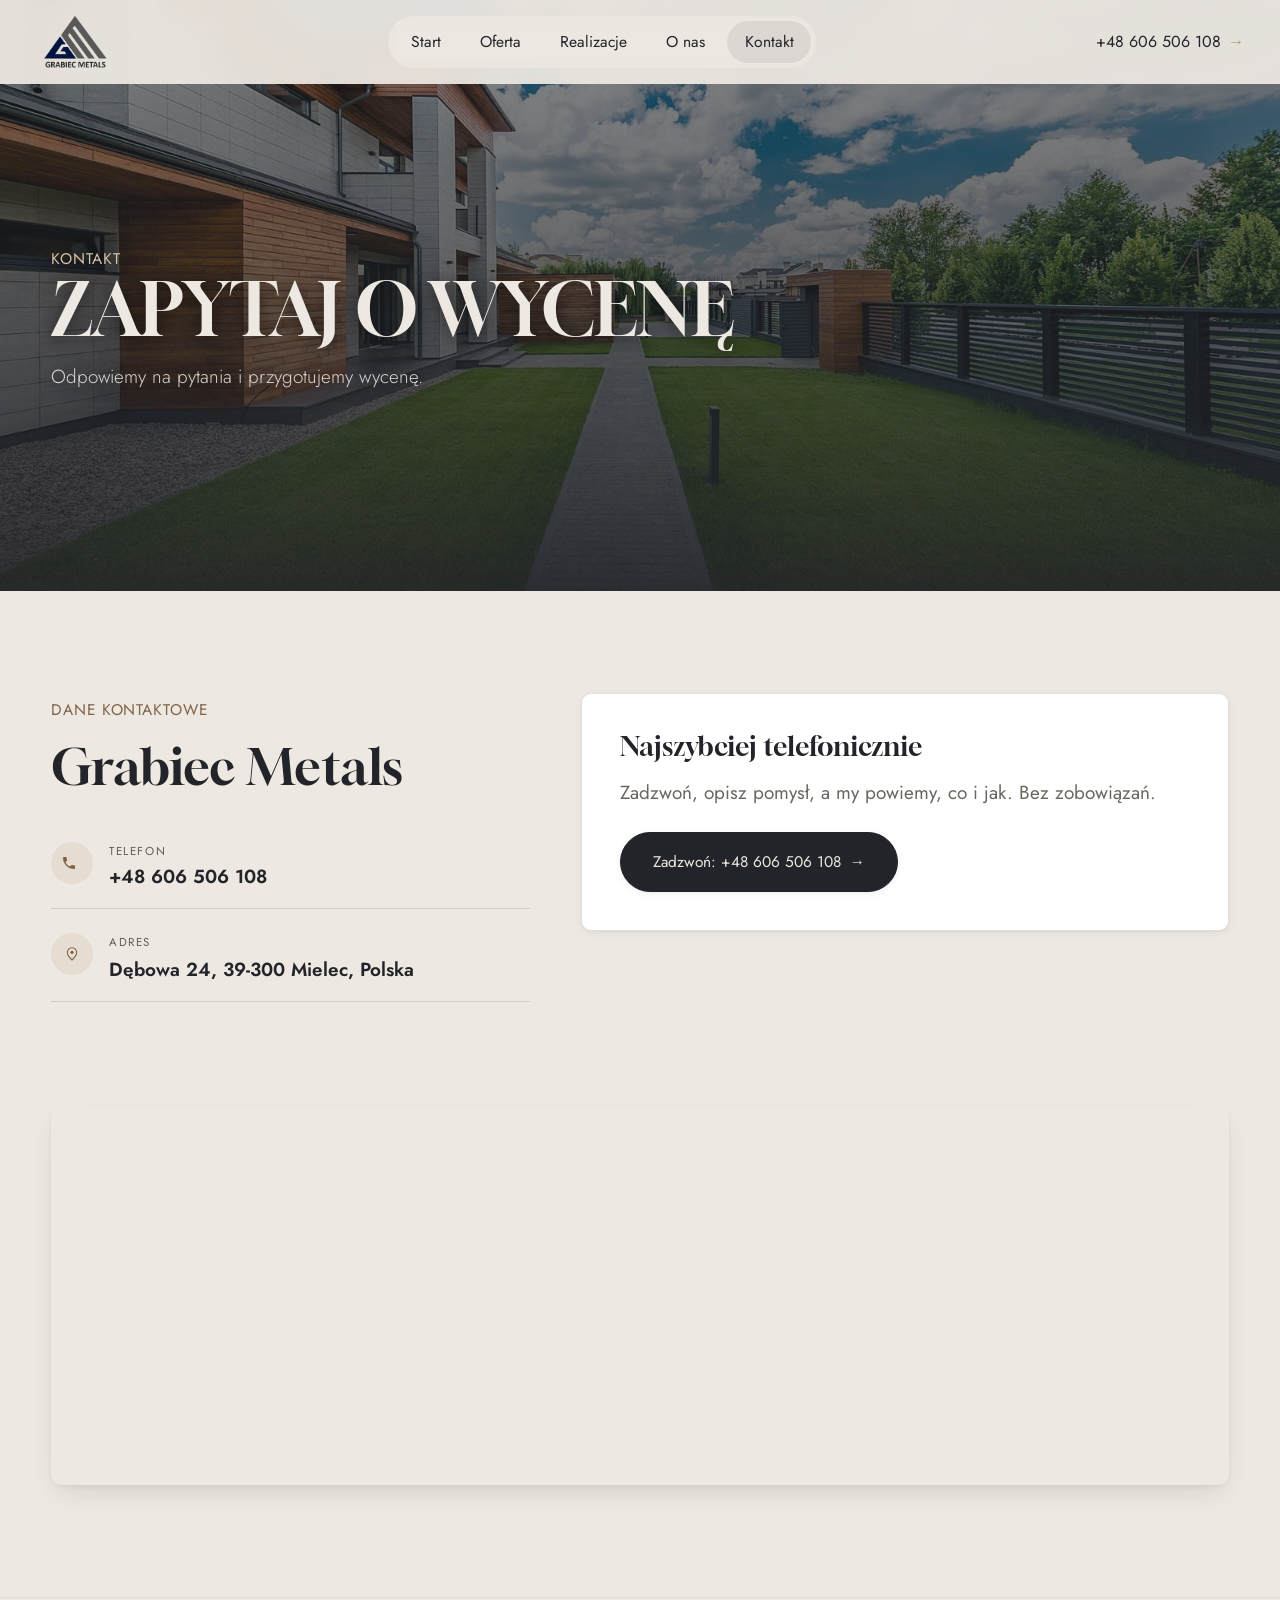
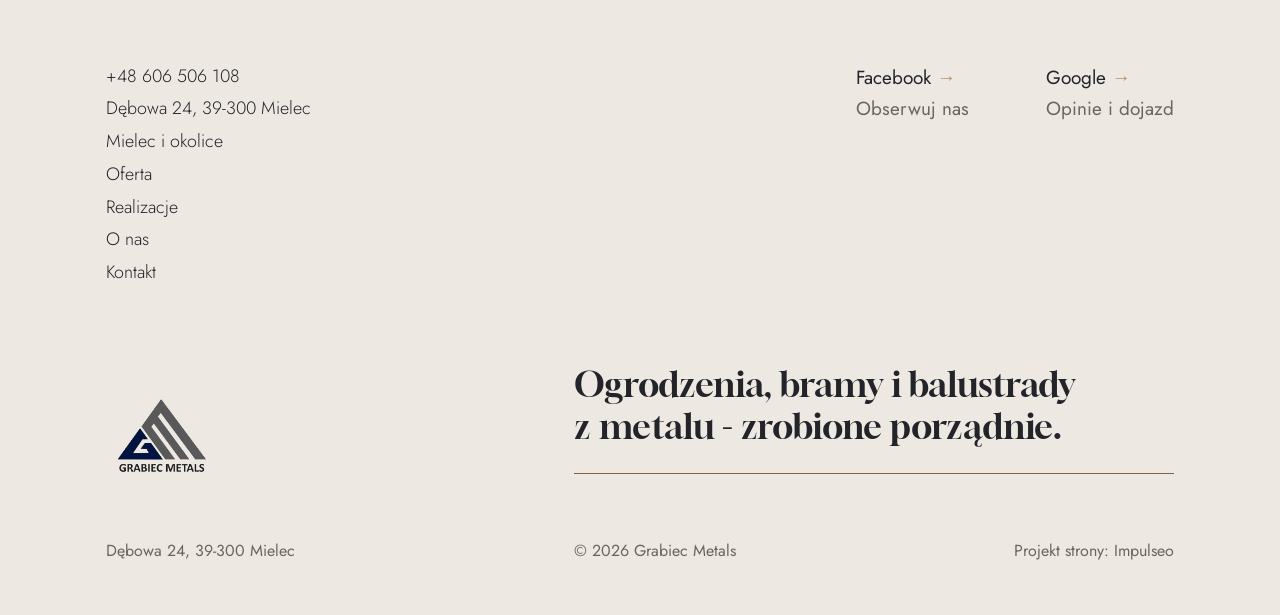
==== commit 49b768b3: "[claude-edit][cmt:22e0274a-bcee-4258-8b8b-423ecee38bc0] przebudowa w stylu klindworthroofing.com: gr" ====
--- a/kontakt.html
+++ b/kontakt.html
@@ -19,22 +19,25 @@
 <meta name="twitter:card" content="summary_large_image">
 <link rel="preconnect" href="https://fonts.googleapis.com">
 <link rel="preconnect" href="https://fonts.gstatic.com" crossorigin>
-<link href="https://fonts.googleapis.com/css2?family=Space+Grotesk:wght@500;600;700&family=DM+Sans:opsz,wght@9..40,400;9..40,500;9..40,600&display=swap" rel="stylesheet">
+<link href="https://fonts.googleapis.com/css2?family=Gloock&family=Jost:wght@300;400;500&display=swap" rel="stylesheet">
 <link rel="stylesheet" href="assets/styles.css?v=fae0aafb">
+<link rel="stylesheet" href="assets/klind.css?v=1">
 </head>
-<body>
+<body class="k-sub">
 
-<header class="nav">
-  <div class="wrap nav-inner">
-    <a class="brand brand-has-logo" href="index.html"><img class="brand-logo" src="img/logo.png" alt="Grabiec Metals" width="757" height="564" decoding="async"></a>
-    <nav class="nav-links">
+<header class="k-nav">
+  <div class="k-nav-in">
+    <a class="k-brand" href="index.html"><img class="brand-logo" src="img/logo.png" alt="Grabiec Metals" width="757" height="564" decoding="async"></a>
+    <nav class="k-menu" aria-label="Menu główne">
+      <a href="index.html">Start</a>
       <a href="oferta.html">Oferta</a>
       <a href="realizacje.html">Realizacje</a>
-      <a href="o-nas.html">O nas</a>
-      <a href="kontakt.html" class="active" aria-current="page">Kontakt</a>
-      <a href="tel:+48606506108" class="btn btn-accent">Zadzwoń +48 606 506 108</a>
+      <a href="o-nas.html">O nas</a>
+      <a href="kontakt.html" class="active">Kontakt</a>
+      <a class="k-menu-tel" href="tel:+48606506108">Zadzwoń +48 606 506 108</a>
     </nav>
-    <button class="nav-toggle" aria-label="Menu"><span></span><span></span><span></span></button>
+    <a class="k-phone" href="tel:+48606506108">+48 606 506 108 <span class="k-arr" aria-hidden="true">&rarr;</span></a>
+    <button class="k-burger" aria-label="Menu" aria-expanded="false"><span></span><span></span></button>
   </div>
 </header>
 
@@ -73,40 +76,34 @@
 </section>
 </main>
 
-<footer>
-  <div class="wrap">
-    <div class="foot-grid">
-      <div class="foot-brand">
-        <div class="name">Grabiec Metals</div>
-        <p>Robimy i montujemy ogrodzenia z paneli metalowych, bramy, furtki i balustrady balkonowe. Szybki termin, dokładny montaż i uczciwa wycena przed startem.</p>
-      </div>
-      <div class="foot-col">
-        <h4>Nawigacja</h4>
-        <a href="oferta.html">Oferta</a>
-        <a href="realizacje.html">Realizacje</a>
-        <a href="o-nas.html">O nas</a>
-        <a href="kontakt.html">Kontakt</a>
-      </div>
-      <div class="foot-col">
-        <h4>Kontakt</h4>
-        <a href="tel:+48606506108">+48 606 506 108</a>
-        <p>Dębowa 24, 39-300 Mielec, Polska</p>
-        <a href="https://maps.google.com/?cid=9754666785261133392&g_mp=Cidnb29nbGUubWFwcy5wbGFjZXMudjEuUGxhY2VzLlNlYXJjaFRleHQQAhgEIAA" target="_blank" rel="noopener">Jak dojechać →</a>
-      <div class="foot-soc">
-        <a class="soc" href="https://www.facebook.com/p/Grabiec-Metals-100063551228161/?locale=pl_PL" target="_blank" rel="noopener" aria-label="Facebook - Grabiec Metals"><svg viewBox="0 0 24 24" aria-hidden="true" focusable="false"><path d="M9.101 23.691v-7.98H6.627v-3.667h2.474v-1.58c0-4.085 1.848-5.978 5.858-5.978.401 0 .955.042 1.468.103a8.68 8.68 0 0 1 1.141.195v3.325a8.623 8.623 0 0 0-.653-.036 26.805 26.805 0 0 0-.733-.009c-.707 0-1.259.096-1.675.309a1.686 1.686 0 0 0-.679.622c-.258.42-.374.995-.374 1.752v1.297h3.919l-.386 2.103-.287 1.564h-3.246v8.245C19.396 23.238 24 18.179 24 12.044c0-6.627-5.373-12-12-12s-12 5.373-12 12c0 5.628 3.874 10.35 9.101 11.647Z" fill="currentColor"/></svg></a>
-        <a class="soc" href="https://maps.google.com/?cid=9754666785261133392&g_mp=Cidnb29nbGUubWFwcy5wbGFjZXMudjEuUGxhY2VzLlNlYXJjaFRleHQQAhgEIAA" target="_blank" rel="noopener" aria-label="Google - Grabiec Metals"><svg viewBox="0 0 24 24" aria-hidden="true" focusable="false"><path d="M12.48 10.92v3.28h7.84c-.24 1.84-.853 3.187-1.787 4.133-1.147 1.147-2.933 2.4-6.053 2.4-4.827 0-8.6-3.893-8.6-8.72s3.773-8.72 8.6-8.72c2.6 0 4.507 1.027 5.907 2.347l2.307-2.307C18.747 1.44 16.133 0 12.48 0 5.867 0 .307 5.387.307 12s5.56 12 12.173 12c3.573 0 6.267-1.173 8.373-3.36 2.16-2.16 2.84-5.213 2.84-7.667 0-.76-.053-1.467-.173-2.053H12.48z" fill="currentColor"/></svg></a>
-      </div>
-      </div>
+<footer class="k-foot">
+  <div class="k-foot-top">
+    <div class="k-foot-list">
+      <a href="tel:+48606506108">+48 606 506 108</a>
+      <span>Dębowa 24, 39-300 Mielec</span>
+      <span>Mielec i okolice</span>
+      <a href="oferta.html">Oferta</a>
+      <a href="realizacje.html">Realizacje</a>
+      <a href="o-nas.html">O nas</a>
+      <a href="kontakt.html">Kontakt</a>
     </div>
-    <div class="foot-bot">
-      <span>© 2026 Grabiec Metals</span>
-      <span>Projekt strony: <a class="foot-credit" href="https://impulseo.pl" target="_blank" rel="noopener">Impulseo</a></span>
-    </div>
+    <div class="k-foot-soc"><a class="soc" href="https://www.facebook.com/p/Grabiec-Metals-100063551228161/?locale=pl_PL" target="_blank" rel="noopener">Facebook <span class="k-arr" aria-hidden="true">&rarr;</span></a><span class="k-dim">Obserwuj nas</span></div>
+    <div class="k-foot-soc"><a class="soc" href="https://maps.google.com/?cid=9754666785261133392&amp;g_mp=Cidnb29nbGUubWFwcy5wbGFjZXMudjEuUGxhY2VzLlNlYXJjaFRleHQQAhgEIAA" target="_blank" rel="noopener">Google <span class="k-arr" aria-hidden="true">&rarr;</span></a><span class="k-dim">Opinie i dojazd</span></div>
+  </div>
+  <div class="k-foot-mid">
+    <img src="img/logo.png" alt="Grabiec Metals" width="757" height="564" loading="lazy" decoding="async">
+    <p class="k-foot-slogan">Ogrodzenia, bramy i&nbsp;balustrady z&nbsp;metalu&nbsp;- zrobione porządnie.</p>
+  </div>
+  <div class="k-foot-bot">
+    <span>Dębowa 24, 39-300 Mielec</span>
+    <span>© 2026 Grabiec Metals</span>
+    <span>Projekt strony: <a class="foot-credit" href="https://impulseo.pl" target="_blank" rel="noopener">Impulseo</a></span>
   </div>
 </footer>
 <div class="sticky-call"><a class="sc-call" href="tel:+48606506108"><svg class="ico-tel" width="16" height="16" viewBox="0 0 24 24" fill="none" aria-hidden="true"><path d="M6.6 10.8a15.5 15.5 0 0 0 6.6 6.6l2.2-2.2a1 1 0 0 1 1-.24 11.4 11.4 0 0 0 3.6.58 1 1 0 0 1 1 1V20a1 1 0 0 1-1 1A17 17 0 0 1 3 4a1 1 0 0 1 1-1h3.5a1 1 0 0 1 1 1c0 1.25.2 2.46.58 3.6a1 1 0 0 1-.25 1l-2.23 2.2Z" fill="currentColor"/></svg> Zadzwoń</a><a class="sc-quote" href="kontakt.html">Zadzwoń teraz</a></div>
 <div class="demo-wazne" data-do="2026-10-26" data-cykl="3" hidden><svg class="dw-ico" width="13" height="13" viewBox="0 0 24 24" fill="none" aria-hidden="true"><circle cx="12" cy="12" r="8.6" stroke="currentColor" stroke-width="1.8"/><path d="M12 7.2V12l3.3 2" stroke="currentColor" stroke-width="1.8" stroke-linecap="round"/></svg><span class="dw-txt"></span></div>
 
 <script src="assets/main.js"></script>
+<script src="assets/klind.js?v=1"></script>
 </body>
 </html>
--- a/assets/styles.css
+++ b/assets/styles.css
@@ -1840,7 +1840,7 @@
 
 
 /* === auto-paleta z marki klienta (źródło: logo) === */
-:root{--accent:#5272AA;--accent-d:#3F5D94;--accent-soft:rgba(82,114,170,0.10);--paper:#F8FAFE;--paper-2:#EDF0F6;--paper-3:#E2E6EE;--ink:#1C2128;--ink-soft:#424852;--muted:#777C84;--line:rgba(28,33,40,.12);}
+:root{--accent:#B49473;--accent-d:#7E6347;--accent-soft:rgba(180,148,115,.14);--paper:#EDE8E2;--paper-2:#E4DED6;--paper-3:#DCD5CC;--ink:#232429;--ink-soft:#4A4A50;--muted:#615D57;--line:rgba(35,36,41,.14);}
 .btn-accent{color:#fff}
 .nav .nav-links a.btn-accent{color:#fff}
 .btn-accent[data-accent-d],.cta-d .btn-accent{color:#fff}
--- a/assets/klind.css
+++ b/assets/klind.css
@@ -0,0 +1,248 @@
+/* ============================================================
+   GRABIEC METALS - skórka „architektoniczna": grafit + krem + mosiądz,
+   duża szeryfowa typografia, hero ze ściętym kadrem, wielkie słowa-sekcje.
+   Ładowana PO styles.css - ten blok :root wygrywa.
+   ============================================================ */
+:root{
+  --k-dark:#232429;
+  --k-dark-2:#2c2d33;
+  --k-cream:#EDE8E2;
+  --k-cream-2:#E4DED6;
+  --k-stone:#A19E9B;
+  --k-tan:#B49473;          /* mosiądz na ciemnym tle */
+  --k-tan-d:#7E6347;        /* mosiądz na kremie (kontrast AA) */
+  --k-ink:#232429;
+  --k-ink-soft:#4A4A50;
+  --k-muted:#6A665F;
+
+  --accent:#B49473;--accent-d:#7E6347;--accent-soft:rgba(180,148,115,.14);
+  --paper:#EDE8E2;--paper-2:#E4DED6;--paper-3:#DCD5CC;
+  --ink:#232429;--ink-soft:#4A4A50;--muted:#615D57;--line:rgba(35,36,41,.14);
+  --dark:#232429;
+
+  --font-display:'Gloock',Georgia,'Times New Roman',serif;
+  --font-body:'Jost','Helvetica Neue',Arial,sans-serif;
+  --k-pad:clamp(20px,8.3vw,120px);
+  --nav-h:84px;
+}
+
+body{background:var(--k-cream);color:var(--k-ink);font-family:var(--font-body);font-weight:400}
+.muted,.svc-row p,.head p{color:var(--k-muted)}
+h1,h2,h3,h4{font-family:var(--font-display);font-weight:400;letter-spacing:0}
+b,strong{font-weight:500}
+.eyebrow{font-family:var(--font-body);font-weight:400;letter-spacing:.06em;text-transform:uppercase;color:var(--k-tan-d)}
+.eyebrow::before{display:none!important}
+
+/* ---------- PRZYCISKI: cienka obwódka, pigułka ---------- */
+.k-btn{display:inline-flex;align-items:center;gap:.5em;padding:.95rem 2.5rem;border:1px solid var(--k-tan);border-radius:999px;
+  font-family:var(--font-body);font-weight:400;font-size:1.05rem;color:inherit;text-decoration:none;
+  transition:background .5s cubic-bezier(.16,.84,.44,1),color .5s cubic-bezier(.16,.84,.44,1)}
+.k-btn:hover{background:var(--k-tan);color:var(--k-dark)}
+.k-btn-dark{border-color:var(--k-tan-d)}
+.k-btn-dark:hover{background:var(--k-dark);color:var(--k-cream);border-color:var(--k-dark)}
+.k-arr{color:var(--k-tan);transition:transform .4s ease;display:inline-block}
+a:hover .k-arr{transform:translateX(4px)}
+
+/* ---------- NAGŁÓWEK ---------- */
+.k-nav{position:fixed;top:0;left:0;right:0;z-index:100;transition:background .4s ease,box-shadow .4s ease,transform .4s ease}
+.k-nav-in{display:flex;align-items:center;justify-content:space-between;gap:20px;height:84px;padding-inline:clamp(16px,2.8vw,40px)}
+.k-nav.is-stuck{background:rgba(237,232,226,.94);backdrop-filter:blur(10px);-webkit-backdrop-filter:blur(10px);box-shadow:0 1px 0 rgba(35,36,41,.08)}
+.k-nav.is-stuck .k-nav-in{height:68px}
+.k-brand img{display:block;height:54px;width:auto;transition:height .4s ease}
+.k-nav.is-stuck .k-brand img{height:46px}
+.k-menu{display:flex;align-items:center;gap:4px;padding:5px;border-radius:999px;background:rgba(237,232,226,.55);backdrop-filter:blur(8px);-webkit-backdrop-filter:blur(8px)}
+.k-menu a{padding:.5rem 1.1rem;border-radius:999px;font-size:.98rem;font-weight:400;color:var(--k-ink);text-decoration:none;transition:background .3s ease}
+.k-menu a:hover,.k-menu a.active{background:rgba(35,36,41,.08)}
+.k-menu .k-menu-tel{display:none}
+.k-phone{display:inline-flex;align-items:center;gap:.45rem;font-size:1rem;font-weight:400;color:var(--k-ink);text-decoration:none;white-space:nowrap}
+.k-burger{display:none;width:58px;height:36px;border-radius:999px;border:0;background:rgba(237,232,226,.7);cursor:pointer;position:relative}
+.k-burger span{position:absolute;left:20px;right:20px;height:1.5px;background:var(--k-ink);transition:transform .3s ease}
+.k-burger span:nth-child(1){top:14px}.k-burger span:nth-child(2){top:20px}
+.k-burger[aria-expanded="true"] span:nth-child(1){transform:translateY(3px) rotate(45deg)}
+.k-burger[aria-expanded="true"] span:nth-child(2){transform:translateY(-3px) rotate(-45deg)}
+@media (max-width:900px){
+  .k-burger{display:block}
+  .k-phone{display:none}
+  .k-menu{position:fixed;top:76px;left:12px;right:12px;flex-direction:column;align-items:stretch;gap:2px;padding:14px;border-radius:22px;
+    background:var(--k-cream);box-shadow:0 24px 50px -20px rgba(0,0,0,.35);opacity:0;visibility:hidden;pointer-events:none;transform:translateY(-8px);transition:opacity .3s ease,transform .3s ease,visibility 0s .3s}
+  .k-menu.open{opacity:1;visibility:visible;pointer-events:auto;transform:none;transition:opacity .3s ease,transform .3s ease}
+  .k-menu a{padding:.85rem 1rem;font-size:1.1rem}
+  .k-menu .k-menu-tel{display:block;margin-top:6px;border:1px solid var(--k-tan-d);text-align:center}
+  .k-nav-in{height:72px}
+  .k-brand img{height:46px}
+}
+
+/* ---------- HERO: kamień + kadr ścięty w szpic ---------- */
+.k-hero{position:relative;min-height:100vh;min-height:100svh;background:var(--k-stone);overflow:hidden;display:flex;align-items:center}
+.k-hero-photo{position:absolute;top:0;right:0;bottom:0;width:52%;height:100%;object-fit:cover;
+  clip-path:polygon(32% 0,100% 0,100% 100%,32% 100%,0 50%)}
+.k-hero-txt{position:relative;z-index:2;padding:120px var(--k-pad) 80px;max-width:calc(48% + var(--k-pad))}
+.k-kicker{display:block;font-size:1.05rem;font-weight:400;letter-spacing:.04em;text-transform:uppercase;color:#3B2E20;margin-bottom:1.1rem}
+.k-hero h1{font-size:clamp(2.5rem,1.5rem + 3vw,4.4rem);line-height:1.02;text-transform:uppercase;color:var(--k-dark);max-width:14ch}
+.k-hero p{margin-top:1.4rem;font-size:clamp(1.05rem,1rem + .25vw,1.25rem);line-height:1.6;font-weight:400;color:#26272c;max-width:36ch}
+.k-hero .k-btn{margin-top:2rem;border-color:#6B5642;color:var(--k-dark)}
+.k-hero .k-btn:hover{background:var(--k-dark);color:var(--k-cream);border-color:var(--k-dark)}
+.k-hero-rate{display:flex;align-items:center;gap:.5rem;margin-top:1.6rem;font-size:.98rem;font-weight:400;color:#2d2e33}
+.k-hero-rate svg{color:#3b3226}
+@media (max-width:900px){
+  .k-hero{flex-direction:column;align-items:stretch;min-height:auto}
+  .k-hero-photo{position:relative;width:100%;height:46vh;min-height:300px;clip-path:polygon(0 14%,50% 0,100% 14%,100% 100%,0 100%);order:2}
+  .k-hero-txt{max-width:none;padding:110px 22px 48px}
+}
+
+/* ---------- CO ROBIMY (ciemne) ---------- */
+.k-dark{background:var(--k-dark);color:var(--k-cream)}
+.k-what{padding:clamp(80px,10vw,150px) var(--k-pad)}
+.k-what-top{display:grid;grid-template-columns:minmax(120px,30%) 1fr;gap:clamp(24px,4vw,60px);align-items:start}
+.k-vlabel{justify-self:end;writing-mode:vertical-rl;transform:rotate(180deg);font-size:1rem;letter-spacing:.08em;text-transform:uppercase;color:var(--k-tan)}
+.k-what-lead{font-size:clamp(1.3rem,1.05rem + 1vw,2rem);line-height:1.5;font-weight:300;color:var(--k-cream);max-width:36ch}
+.k-duo{display:grid;grid-template-columns:1.8fr 1fr;gap:clamp(24px,9vw,130px);margin-top:clamp(60px,7vw,100px);align-items:start}
+.k-card{display:block;color:inherit;text-decoration:none}
+.k-card-img{overflow:hidden}
+.k-card img{display:block;width:100%;aspect-ratio:3/2;object-fit:cover;transition:transform 1.4s cubic-bezier(.16,.84,.44,1)}
+.k-card:hover img{transform:scale(1.04)}
+.k-card-t{display:block;margin-top:1.6rem;font-size:1.15rem;font-weight:400}
+.k-card-s{display:block;margin-top:.2rem;font-size:1.1rem;color:rgba(237,232,226,.62)}
+@media (max-width:760px){
+  .k-what-top{grid-template-columns:1fr}
+  .k-vlabel{writing-mode:horizontal-tb;transform:none;justify-self:start}
+  .k-duo{grid-template-columns:1fr;gap:48px}
+}
+
+/* ---------- WIELKIE SŁOWO + PROJEKTY ---------- */
+.k-giant{font-family:var(--font-display);font-weight:400;text-transform:uppercase;text-align:center;line-height:.82;
+  font-size:clamp(5rem,22vw,22rem);color:var(--k-cream);letter-spacing:-.01em;margin:0;padding-inline:20px}
+.k-work{padding:clamp(40px,6vw,90px) clamp(14px,2.8vw,40px) clamp(80px,9vw,130px)}
+.k-work .k-giant{margin-bottom:clamp(30px,5vw,80px)}
+.k-proj{position:relative;display:block;overflow:hidden;margin-bottom:clamp(30px,5.5vw,80px);color:#fff;text-decoration:none}
+.k-proj img{display:block;width:100%;height:clamp(320px,57vw,820px);object-fit:cover;transition:transform 1.6s cubic-bezier(.16,.84,.44,1)}
+.k-proj:hover img{transform:scale(1.03)}
+.k-proj::after{content:"";position:absolute;inset:0;background:linear-gradient(180deg,rgba(20,20,24,.5) 0%,rgba(20,20,24,.05) 38%,rgba(20,20,24,.05) 70%,rgba(20,20,24,.6) 100%);pointer-events:none}
+.k-proj-name{position:absolute;z-index:2;left:clamp(20px,5.6vw,80px);top:clamp(24px,6vw,90px);font-family:var(--font-display);
+  font-size:clamp(2.2rem,1.2rem + 3.6vw,4.6rem);line-height:1;text-transform:uppercase;color:var(--k-cream);text-shadow:0 2px 24px rgba(0,0,0,.35)}
+.k-proj-sub{position:absolute;z-index:2;left:clamp(20px,5.6vw,80px);bottom:clamp(20px,3vw,40px);font-size:1.05rem;font-weight:400;color:rgba(255,255,255,.92);text-shadow:0 1px 10px rgba(0,0,0,.5)}
+.k-center{text-align:center}
+
+/* ---------- USŁUGI: karuzela na kremie ---------- */
+.k-svc{background:var(--k-cream);padding:clamp(80px,10vw,150px) 0 clamp(70px,8vw,110px)}
+.k-svc-head{text-align:center;padding-inline:20px}
+.k-svc-head .k-kicker{color:var(--k-tan-d);font-size:1.05rem}
+.k-svc-head h2{font-size:clamp(2rem,1.4rem + 2.2vw,3.2rem);line-height:1.15;color:var(--k-dark);max-width:21ch;margin-inline:auto}
+.k-car{position:relative;margin-top:clamp(50px,6vw,90px)}
+.k-car-track{display:flex;gap:clamp(24px,9vw,132px);overflow-x:auto;scroll-snap-type:x mandatory;scroll-padding-left:var(--k-pad);
+  padding-inline:var(--k-pad) calc(var(--k-pad) + 90px);scrollbar-width:none}
+.k-car-track::-webkit-scrollbar{display:none}
+.k-slide{flex:0 0 clamp(260px,33.5vw,484px);scroll-snap-align:start;color:var(--k-ink);text-decoration:none}
+.k-slide-img{overflow:hidden}
+.k-slide img{display:block;width:100%;aspect-ratio:16/10;object-fit:cover;transition:transform 1.4s cubic-bezier(.16,.84,.44,1)}
+.k-slide:hover img{transform:scale(1.04)}
+.k-slide h3{margin-top:1.8rem;font-family:var(--font-body);font-weight:400;font-size:1.2rem;color:var(--k-ink)}
+.k-slide p{margin-top:.35rem;font-size:1.08rem;line-height:1.65;color:var(--k-muted);max-width:40ch}
+.k-car-nav{position:absolute;top:0;right:var(--k-pad);display:flex;flex-direction:column;gap:10px;z-index:3}
+.k-circ{width:72px;height:72px;border-radius:50%;border:1px solid var(--k-tan);background:transparent;color:inherit;cursor:pointer;
+  display:grid;place-items:center;transition:background .4s ease,color .4s ease}
+.k-circ:hover{background:var(--k-tan);color:var(--k-dark)}
+.k-svc .k-circ{background:rgba(237,232,226,.85);border-color:var(--k-tan-d);color:var(--k-ink)}
+.k-svc .k-circ:hover{background:var(--k-dark);color:var(--k-cream)}
+.k-car-bar{margin:clamp(40px,5vw,80px) var(--k-pad) 0;height:1px;background:rgba(35,36,41,.12);position:relative}
+.k-car-bar i{position:absolute;left:0;top:-.5px;height:2px;width:33%;background:var(--k-dark);transition:left .4s ease,width .4s ease}
+.k-svc .k-center{margin-top:clamp(50px,6vw,80px)}
+@media (max-width:760px){
+  .k-car-nav{position:static;flex-direction:row;justify-content:flex-end;padding-inline:22px;margin-bottom:22px}
+  .k-circ{width:54px;height:54px}
+  .k-car-track{padding-inline:22px 22px;scroll-padding-left:22px}
+  .k-slide{flex-basis:80vw}
+}
+
+/* ---------- PAS ZDJĘCIOWY schodzący w grafit ---------- */
+.stopklatka.k-band{height:clamp(360px,62vw,820px);margin:0;background:var(--k-dark)}
+.k-band::after{content:"";position:absolute;inset:0;z-index:1;background:linear-gradient(180deg,rgba(35,36,41,0) 50%,rgba(35,36,41,.7) 82%,var(--k-dark) 100%)}
+@media (max-width:700px){.stopklatka.k-band{height:52vh;margin:0}}
+
+/* ---------- OPINIE ---------- */
+.k-rev{padding:clamp(40px,5vw,80px) var(--k-pad) clamp(60px,7vw,110px)}
+.k-rev-grid{display:grid;grid-template-columns:1fr 1fr;gap:clamp(30px,9vw,130px);align-items:start;position:relative}
+.k-quote{position:relative;min-height:20rem}
+.k-q{position:absolute;inset:0 0 auto 0;opacity:0;transform:translateY(12px);transition:opacity .6s ease,transform .6s ease;pointer-events:none}
+.k-q.on{position:relative;opacity:1;transform:none;pointer-events:auto}
+.k-q blockquote{font-family:var(--font-display);font-size:clamp(1.6rem,1.15rem + 1.4vw,2.45rem);line-height:1.3;color:var(--k-cream)}
+.k-q figcaption{margin-top:2.2rem;font-size:1.05rem;color:rgba(237,232,226,.66)}
+.k-q figcaption b{color:var(--k-cream);font-weight:400}
+.k-rev-art{display:grid;grid-template-columns:1fr auto;gap:30px;align-items:start}
+.k-rev-art img{display:block;width:100%;aspect-ratio:4/5;object-fit:cover}
+.k-rev-nav{display:flex;flex-direction:column;gap:10px}
+.k-rev-link{display:inline-flex;align-items:center;gap:.5rem;margin-top:1.6rem;color:var(--k-cream);text-decoration:none;font-weight:400}
+@media (max-width:860px){
+  .k-rev-grid{grid-template-columns:1fr}
+  .k-rev-art{grid-template-columns:1fr}
+  .k-rev-nav{flex-direction:row;order:-1}
+  .k-quote{min-height:0}
+}
+
+/* ---------- WIELKIE 5,0 + PIECZĘCIE ---------- */
+.k-kudos{padding:clamp(60px,7vw,110px) 0 0}
+.k-seals{display:flex;flex-wrap:wrap;justify-content:center;gap:clamp(28px,5vw,80px);margin:clamp(50px,7vw,110px) auto 0;padding-inline:20px;list-style:none}
+.k-seal{width:150px;height:150px;border-radius:50%;border:1px solid rgba(237,232,226,.45);display:grid;place-items:center;text-align:center;
+  padding:16px;font-size:.86rem;line-height:1.3;letter-spacing:.05em;text-transform:uppercase;color:var(--k-cream);font-weight:400}
+.k-seal b{display:block;font-family:var(--font-display);font-weight:400;font-size:1.4rem;letter-spacing:0;text-transform:none;color:var(--k-tan);margin-bottom:2px}
+
+/* ---------- KONTAKT: wielki numer ---------- */
+.k-talk{text-align:center;padding:clamp(90px,10vw,150px) 20px clamp(90px,10vw,150px)}
+.k-talk .k-kicker{color:var(--k-tan);margin-bottom:.6rem}
+.k-talk-num{display:block;font-family:var(--font-display);font-size:clamp(2.8rem,1.4rem + 5.6vw,6.2rem);line-height:1.05;color:var(--k-cream);text-decoration:none;white-space:nowrap}
+.k-talk .k-btn{margin-top:1.8rem;color:var(--k-cream)}
+.k-talk-addr{margin-top:1.6rem;color:rgba(237,232,226,.66);font-size:1.02rem}
+
+/* ---------- STOPKA (krem) ---------- */
+footer.k-foot{background:var(--k-cream);color:var(--k-ink);padding:clamp(50px,5vw,70px) var(--k-pad) 50px;border-top:1px solid rgba(35,36,41,.06)}
+.k-foot a{color:var(--k-ink);text-decoration:none}
+.k-foot a:hover{color:var(--k-tan-d)}
+.k-foot-top{display:grid;grid-template-columns:1fr auto auto;gap:clamp(30px,6vw,96px);align-items:start}
+.k-foot-list{display:flex;flex-direction:column;gap:.2rem;font-size:1.12rem;font-weight:300}
+.k-foot-soc > span{display:block}
+.k-foot-soc .k-dim{color:var(--k-muted)}
+.k-foot-mid{display:grid;grid-template-columns:1fr 1.4fr;gap:40px;align-items:end;margin-top:clamp(50px,6vw,90px)}
+.k-foot-mid img{height:76px;width:auto;display:block}
+.k-foot-slogan{font-family:var(--font-display);font-size:clamp(1.6rem,1.2rem + 1.2vw,2.4rem);line-height:1.2;color:var(--k-ink);padding-bottom:26px;border-bottom:1px solid var(--k-tan-d)}
+.k-foot-bot{display:flex;justify-content:space-between;flex-wrap:wrap;gap:20px;margin-top:clamp(40px,5vw,70px);font-size:1rem;color:var(--k-muted)}
+.k-foot-bot a{color:var(--k-muted)}
+@media (max-width:760px){
+  .k-foot-top,.k-foot-mid{grid-template-columns:1fr}
+}
+
+/* ---------- PODSTRONY: ten sam charakter ---------- */
+body.k-sub main{padding-top:0}
+.pagehead{min-height:62vh;min-height:62svh;border-bottom:0;background:var(--k-dark)}
+.pagehead::after{background:linear-gradient(180deg,rgba(35,36,41,.55) 0%,rgba(35,36,41,.7) 50%,rgba(35,36,41,.94) 100%)}
+.pagehead h1,.pagehead p,.pagehead .eyebrow{text-shadow:0 2px 18px rgba(0,0,0,.6)!important}
+.pagehead .wrap{padding-top:140px}
+.pagehead h1{font-family:var(--font-display);font-weight:400;text-transform:uppercase;line-height:1;font-size:clamp(2.6rem,1.6rem + 3.6vw,5rem);color:var(--k-cream);text-shadow:none}
+.pagehead .eyebrow{color:#D9C2A6}
+.pagehead p{font-weight:300;color:rgba(237,232,226,.9)}
+section{background:transparent}
+h2{color:var(--k-dark)}
+.head h2{font-family:var(--font-display);font-weight:400}
+.svc-row h3,.svc-row .num{font-family:var(--font-display);font-weight:400}
+.svc-row .num{color:var(--k-tan-d)}
+.cta{background:var(--k-dark)}
+.cta h2{font-family:var(--font-display);font-weight:400;color:var(--k-cream)}
+.cta .eyebrow{color:var(--k-tan)}
+.cta::before{display:none}
+.cta .btn-light{background:transparent;color:var(--k-cream);border:1px solid var(--k-tan);border-radius:999px;box-shadow:none}
+.cta .btn-light:hover{background:var(--k-tan);color:var(--k-dark)}
+.cta .btn-ghost-cta{border-radius:999px;border-color:rgba(237,232,226,.35);color:var(--k-cream)}
+.btn{border-radius:999px;font-family:var(--font-body);font-weight:400;text-transform:none;letter-spacing:0}
+.btn-accent{background:var(--k-dark);border-color:var(--k-dark);color:var(--k-cream)}
+.btn-accent:hover{background:#000;border-color:#000;color:var(--k-cream)}
+.btn-ghost{border-color:var(--k-tan-d);color:var(--k-ink)}
+.sticky-call{background:var(--k-dark)}
+.sticky-call .sc-call{background:var(--k-tan);color:var(--k-dark)}
+.sticky-call .sc-quote{background:var(--k-dark);color:var(--k-cream)}
+
+
+@media (prefers-reduced-motion:reduce){
+  .k-q,.k-card img,.k-proj img,.k-slide img{transition:none}
+}
+
+/* podstrony: nagłówek zawsze na kremowym pasku (pod spodem ciemne zdjęcie) */
+body.k-sub .k-nav{background:rgba(237,232,226,.94);backdrop-filter:blur(10px);-webkit-backdrop-filter:blur(10px)}
